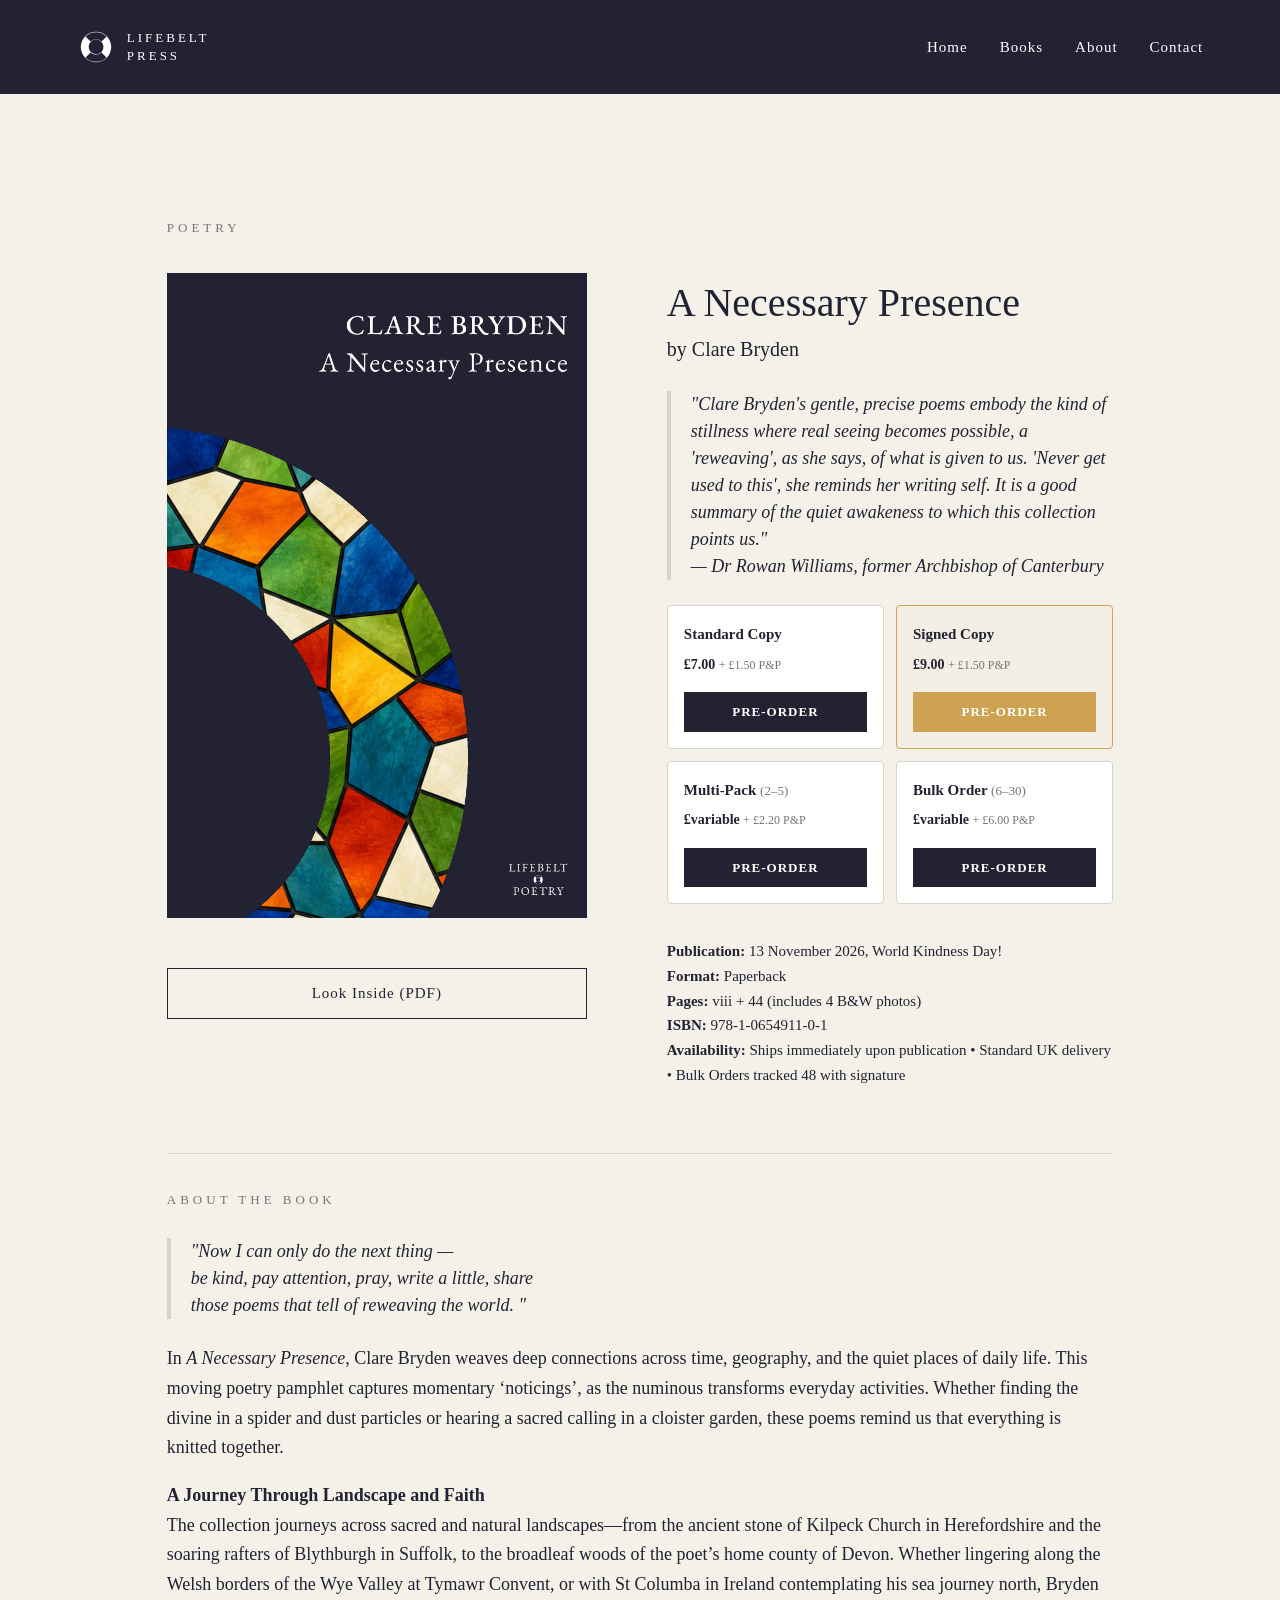
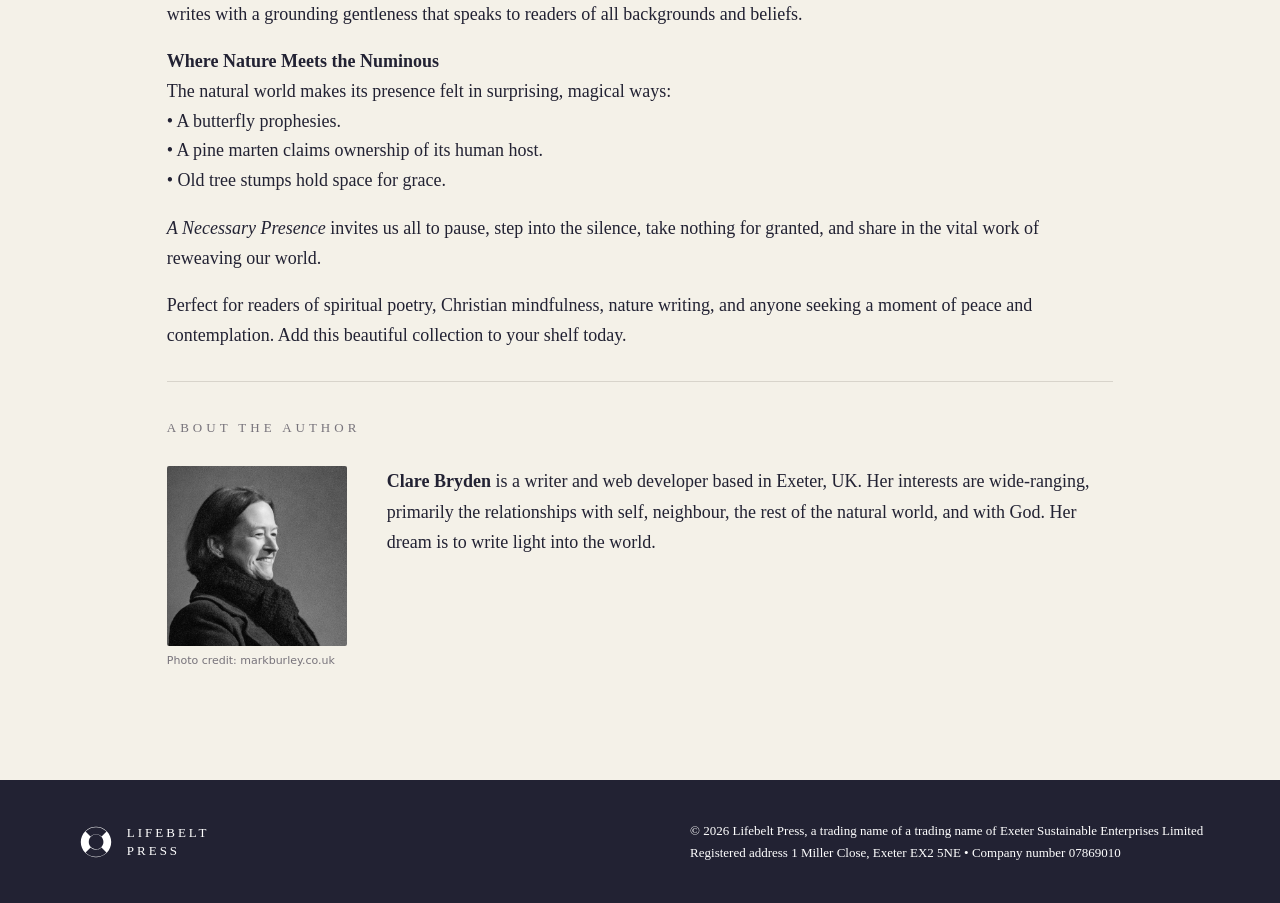
==== a-necessary-presence.html @ 33582d4e "Add files via upload" ====
<!DOCTYPE html>
<html lang="en">
<head>
    <meta charset="UTF-8">
    <meta name="viewport" content="width=device-width, initial-scale=1.0">

    <title>A Necessary Presence by Clare Bryden — Lifebelt Press</title>

    <meta name="description"
          content="A reflective poetry collection weaving faith, landscape and the natural world found in sacred places across the UK">

    <link rel="icon" type="image/svg+xml" href="lifebelt_glyph.svg">

    <!-- Open Graph -->
    <meta property="og:type" content="website">
    <meta property="og:title" content="A Necessary Presence by Clare Bryden — Lifebelt Press">
    <meta property="og:description" content="A reflective poetry collection weaving faith, landscape and the natural world found in sacred places across the UK">
    <meta property="og:url" content="https://lifebeltpress.co.uk/a-necessary-presence.html">
    <meta property="og:image" content="https://lifebeltpress.co.uk/images/a-necessary-presence-front.jpg">
    <meta property="og:image:alt" content="A Necessary Presence by Clare Bryden — book cover">
    <!-- Twitter -->
    <meta name="twitter:card" content="summary_large_image">
    <meta name="twitter:title" content="A Necessary Presence by Clare Bryden — Lifebelt Press">
    <meta name="twitter:description" content="A reflective poetry collection weaving faith, landscape and the natural world found in sacred places across the UK">
    <meta name="twitter:image" content="https://lifebeltpress.co.uk/images/a-necessary-presence-front.jpg">

    <link rel="stylesheet" href="style.css">
 </head>
<body>

<header class="site-header">

    <div class="logo">
        <a href="https://lifebeltpress.co.uk/">
			<img class="lifebelt" src="lifebelt_glyph.svg" alt="Lifebelt Press">
		</a>
		<span>LIFEBELT<br>PRESS</span>		
    </div>

    <nav>
        <a href="https://lifebeltpress.co.uk/">Home</a>
        <a href="https://lifebeltpress.co.uk/#books">Books</a>
        <a href="https://lifebeltpress.co.uk/#about">About</a>
        <a href="https://lifebeltpress.co.uk/#contact">Contact</a>
    </nav>

</header>


<main>

    <section id="books" class="section books">

        <p class="section-label">Poetry</p>

		<div class="book">
    <!-- Left Column: Visual Assets -->
    <div class="book-media">
        <div class="book-cover">
            <img src="images/a-necessary-presence-front.jpg" alt="Cover of A Necessary Presence by Clare Bryden">
        </div>
        <div class="book-preview">
            <a href="downloads/a-necessary-presence-look-inside.pdf" class="button outline" target="_blank">Look Inside (PDF)</a>
        </div>
    </div>

    <!-- Right Column: Streamlined Context & Direct Purchase Options -->
    <div class="book-details">

        <h1>A Necessary Presence</h1>
        <p class="author">by Clare Bryden</p>

<!-- Short Book Blurb Section -->
        <div class="short-blurb">
            <p class="lead-quote">"Clare Bryden's gentle, precise poems embody the kind of stillness where real seeing becomes possible, a 'reweaving', as she says, of what is given to us. 'Never get used to this', she reminds her writing self. It is a good summary of the quiet awakeness to which this collection points us." <br />
			— Dr Rowan Williams, former Archbishop of Canterbury</p>
        </div>

        <!-- Purchase Grid (All 4 Options Included) -->
        <div class="purchase-grid">
            <div class="purchase-card">
                <h4>Standard Copy</h4>
                <p class="price">£7.00 <span class="postage">+ £1.50 P&P</span></p>
                <a href="https://buy.stripe.com/7sYeV6gec1xCbbx73N2Fa00" class="checkout-btn-flat">Pre-order</a>
            </div>

            <div class="purchase-card highlighted">
                <h4>Signed Copy</h4>
                <p class="price">£9.00 <span class="postage">+ £1.50 P&P</span></p>
                <a href="https://buy.stripe.com/8x228kaTSgsw2F1ewf2Fa04" class="checkout-btn-flat gold">Pre-order</a>
            </div>

            <div class="purchase-card">
                <h4>Multi-Pack <span class="qty">(2–5)</span></h4>
                <p class="price">£variable <span class="postage">+ £2.20 P&P</span></p>
                <a href="https://buy.stripe.com/6oUeV6gec7W0djF4VF2Fa01" class="checkout-btn-flat">Pre-order</a>
            </div>

            <div class="purchase-card">
                <h4>Bulk Order <span class="qty">(6–30)</span></h4>
                <p class="price">£variable <span class="postage">+ £6.00 P&P</span></p>
                <a href="https://buy.stripe.com/28E14g4vu2BGenJ73N2Fa02" class="checkout-btn-flat">Pre-order</a>
            </div>
        </div>

        <!-- Compact Metadata -->
        <div class="book-meta-inline">
            <div><strong>Publication:</strong> 13 November 2026, World Kindness Day!</div>
            <div><strong>Format:</strong> Paperback</div>
            <div><strong>Pages:</strong> viii + 44 (includes 4 B&W photos)</div>
            <div><strong>ISBN:</strong> 978-1-0654911-0-1</div>
			<div><strong>Availability:</strong> Ships immediately upon publication • Standard UK delivery • Bulk Orders tracked 48 with signature</div>
        </div>

    </div>

</div>

<!-- Main Book Blurb Section -->
<div class="long-blurb-section">
    <span class="section-label">About the Book</span>
            <p class="lead-quote">"Now I can only do the next thing &mdash; <br />be kind, pay attention, pray, write a little, share <br />those poems that tell of reweaving the world. "</p>
	<p>In <em>A Necessary Presence</em>, Clare Bryden weaves deep connections across time, geography, and the quiet places of daily life. This moving poetry pamphlet captures momentary ‘noticings’, as the numinous transforms everyday activities. Whether finding the divine in a spider and dust particles or hearing a sacred calling in a cloister garden, these poems remind us that everything is knitted together. </p>
	<p><strong>A Journey Through Landscape and Faith<br></strong>
	The collection journeys across sacred and natural landscapes—from the ancient stone of Kilpeck Church in Herefordshire and the soaring rafters of Blythburgh in Suffolk, to the broadleaf woods of the poet’s home county of Devon. Whether lingering along the Welsh borders of the Wye Valley at Tymawr Convent, or with St Columba in Ireland contemplating his sea journey north, Bryden writes with a grounding gentleness that speaks to readers of all backgrounds and beliefs. </p>
	<p><strong>Where Nature Meets the Numinous</strong><br>
	The natural world makes its presence felt in surprising, magical ways:<br>
	• A butterfly prophesies.<br>
	• A pine marten claims ownership of its human host.<br>
	• Old tree stumps hold space for grace.</p>
	<p><em>A Necessary Presence</em> invites us all to pause, step into the silence, take nothing for granted, and share in the vital work of reweaving our world. </p>
	<p>Perfect for readers of spiritual poetry, Christian mindfulness, nature writing, and anyone seeking a moment of peace and contemplation. Add this beautiful collection to your shelf today. </p>
</div>

<!-- Author Profile Section with biog and photo -->
<div class="author-profile-section">
    <span class="section-label">About the Author</span>
    <div class="author-profile-layout">
        <div class="author-image-wrapper">
            <img src="images/clare-bryden.jpg" alt="Clare Bryden Profile Photo" class="author-photo">
            <span class="photo-credit">Photo credit: markburley.co.uk</span>
        </div>
        <div class="author-bio-text">
            <p><strong>Clare Bryden</strong> is a writer and web developer based in Exeter, UK. Her interests are wide-ranging, primarily the relationships with self, neighbour, the rest of the natural world, and with God. Her dream is to write light into the world.</p>
        </div>
    </div>
</div>



    </section>


</main>

<footer>
    
    <div class="logo">
        <img class="lifebelt" src="lifebelt_glyph.svg" alt="Lifebelt Press">
        <span>LIFEBELT<br>PRESS</span>
    </div>
    
    <p>© 2026 Lifebelt Press, a trading name of a trading name of Exeter Sustainable Enterprises Limited<br />
        Registered address 1 Miller Close, Exeter EX2 5NE • Company number 07869010</p>
    
</footer>

</body>
</html>
---- style.css ----
/* ---------------------------------
   Lifebelt Press
   --------------------------------- */

:root {
    --navy: #223;
    --cream: #f4f1e8;
	--gold: #cda250;
    --text: #223;
    --muted: #77737b;
    --line: #d8d4cb;
}


/* Basic reset */

* {
    box-sizing: border-box;
}

html {
    scroll-behavior: smooth;
}

body {
    margin: 0;
    background: var(--cream);
    color: var(--text);
    font-family: Georgia, "Times New Roman", serif;
    font-size: 18px;
    line-height: 1.65;
}


/* Header */

.site-header {
    background: var(--navy);
    color: white;
    padding: 28px 6vw;
    display: flex;
    align-items: center;
    justify-content: space-between;
}

.logo {
    display: flex;
    align-items: center;
    gap: 12px;
    font-size: 13px;
    letter-spacing: 3px;
    line-height: 1.4;
}

.lifebelt {
    width: 38px;
    height: 38px;
    display: block;
    filter: invert(1);
}

nav {
    display: flex;
    gap: 32px;
}

nav a {
    color: white;
    text-decoration: none;
    font-size: 15px;
    letter-spacing: 1px;
}

nav a:hover {
    text-decoration: underline;
}


/* Hero */

.hero {
    min-height: 72vh;
    background: var(--navy);
    color: white;
    display: flex;
    align-items: center;
    padding: 8vw;
}

.hero-text {
    max-width: 600px;
}

.intro,
.section-label {
    text-transform: uppercase;
    letter-spacing: 4px;
    font-size: 13px;
}

.hero h1 {
    font-size: clamp(42px, 6vw, 76px);
    font-weight: normal;
    line-height: 1.08;

    margin: 20px 0 30px;
}

.hero p {
    max-width: 560px;
}

.button {
    display: inline-block;
    margin-top: 25px;
    padding: 12px 24px;
    border: 1px solid white;
    color: white;
    text-decoration: none;
    font-size: 15px;
    letter-spacing: 1px;
}

.button:hover {
    background: white;
    color: var(--navy);
}


/* General sections */

.section {
    max-width: 1100px;
    margin: auto;
    padding: 110px 6vw;
}

.section-label {
    color: var(--muted);
    margin-bottom: 35px;
}

.section h2 {
    font-size: clamp(32px, 4vw, 52px);
    font-weight: normal;
    line-height: 1.15;
    margin-top: 0;
}


/* Book */

.book {
    display: grid;
    grid-template-columns: minmax(260px, 420px) 1fr;
    gap: 80px;
    align-items: top;
}

.book-cover {
    aspect-ratio: 0.7;
}

.book-cover img {
    display: block;
    width: 100%;
    height: auto;
}

.cover-placeholder {
    color: white;
    text-align: center;
    font-size: 25px;
    line-height: 1.25;
}

.book-details h1 {
    font-size: clamp(24px, 4vw, 40px);
	font-weight:normal;
    line-height: 1.25;
    margin: 5px 0;
}

.author {
    font-size: 20px;
    margin-top: 0;
}

.text-link {
    color: var(--text);
    text-decoration: none;
    border-bottom: 1px solid var(--text);
}

.text-link:hover {
    border-bottom: 2px solid var(--text);
}

.checkout-container {
	margin: 15px 0 0;
}

.checkout-button {
	background-color: var(--navy); 
	border: 1px solid var(--navy); 
	color: white; 
	padding: 7px 14px; 
	text-decoration: none; 
	font-weight: bold; 
	display: inline-block; 
	font-size: 16px; 
	margin: 5px 0;
}
.checkout-button:hover {
	background-color: white; 
	color: var(--navy); 
}
.checkout-subtext {
	font-size: 14px; 
	color: var(--muted); 
	margin-top: 0;
}

/* About */

.about {
    border-top: 1px solid var(--line);
}

.about p {
    max-width: 650px;
}


/* Contact */

.contact {
    border-top: 1px solid var(--line);
}


/* Footer */

footer {
    background: var(--navy);
    color: white;
    padding: 40px 6vw;
    display: flex;
    justify-content: space-between;
    align-items: center;
    font-size: 13px;
}

footer .logo {
    color: white;
}

footer p {
    margin: 0;
}


/* ==========================================================================
   Book Detail Additions 
   ========================================================================== */

.book-media {
    display: flex;
    flex-direction: column;
    gap: 25px;
}

.book-preview {
    text-align: center;
}

/* Secondary block variant for layouts using dark backgrounds inside light grids */
.button.outline {
    border: 1px solid var(--navy);
    color: var(--navy);
    display: block;
    text-align: center;
    transition: all 0.2s ease-in-out;
}

.button.outline:hover {
    background: var(--navy);
    color: white;
}

/* Quote & Descriptive Blocks */
.lead-quote {
    font-style: italic;
    border-left: 4px solid var(--line);
    padding-left: 20px;
    margin: 25px 0;
    color: var(--navy);
    line-height: 1.5;
}

.short-blurb {
    margin-bottom: 20px;
}

.long-blurb-section {
  border-top: 1px solid var(--line);
  margin-top: 30px;
  padding-top: 30px;
}

/* Compact Metadata */
.book-meta-inline {
    font-size: 15px;
/    border-top: 1px solid var(--line);
/    border-bottom: 1px solid var(--line);
    padding: 15px 0;
    margin: 20px 0;
}

/* 2x2 Clean Grid for Purchase Options */
.purchase-grid {
    display: grid;
    grid-template-columns: repeat(2, 1fr);
    gap: 12px;
    margin-top: 25px;
}

.purchase-card {
    background: white;
    border: 1px solid var(--line);
    padding: 16px;
    border-radius: 4px;
    display: flex;
    flex-direction: column;
    justify-content: space-between;
}

/* Subtle distinction for the special signed copy */
.purchase-card.highlighted {
    border-color: var(--gold);
    background: rgba(205, 162, 80, 0.02);
}

.purchase-card h4 {
    margin: 0 0 6px 0;
    font-size: 15px;
    font-weight: bold;
}

.purchase-card h4 .qty {
    font-weight: normal;
    color: var(--muted);
    font-size: 13px;
}

.purchase-card .price {
    margin: 0 0 16px 0;
    font-size: 14px;
    font-weight: bold;
}

.purchase-card .postage {
    display: inline-block;
    font-weight: normal;
    font-size: 12px;
    color: var(--muted);
    margin-top: 2px;
}

/* Flat Button Styling */
.checkout-btn-flat {
    display: block;
    text-align: center;
    background: var(--navy);
    border: 1px solid var(--navy);
    color: #fff;
    text-decoration: none;
    padding: 8px;
    font-size: 13px;
    font-weight: bold;
    letter-spacing: 1px;
    text-transform: uppercase;
    transition: background 0.2s ease;
}

.checkout-btn-flat:hover {
    background: #fff;
    color: var(--navy);
}

.checkout-btn-flat.gold {
    background: var(--gold);
    border: 1px solid var(--gold);
}

.checkout-btn-flat.gold:hover {
    background: #fff;
    color: var(--gold);
}


/* Author Split Grid Layout */
.author-profile-section {
    border-top: 1px solid var(--line);
    margin-top: 30px;
    padding-top: 30px;
}

.author-profile-layout {
    display: grid;
    grid-template-columns: 180px 1fr;
    gap: 40px;
    align-items: flex-start;
    margin-top: 25px;
}

.author-image-wrapper {
    display: flex;
    flex-direction: column;
    gap: 6px;
}

.author-photo {
    width: 100%;
    height: auto;
    border-radius: 2px;
    display: block;
}

.photo-credit {
    font-size: 11px;
    color: var(--muted);
    font-family: system-ui, -apple-system, sans-serif;
}

.author-bio-text p {
    margin: 0;
    line-height: 1.7;
}



/* ==========================================================================
   Mobile Responsiveness for Small Screens
   ========================================================================== */


@media (max-width: 800px) {

    .site-header {
        align-items: flex-start;
    }

    nav {
        gap: 15px;
        flex-direction: column;
        align-items: flex-end;
    }

    .hero {
        min-height: 65vh;
        padding: 15vw 8vw;
    }

    .section {
        padding: 75px 8vw;
    }

    .book {
        grid-template-columns: 1fr;
        gap: 45px;
    }

    .book-cover,
    .book-preview {
        max-width: 360px;
    }

    footer {
        flex-direction: column;
        align-items: flex-start;
        gap: 20px;
    }
}

@media screen and (min-width: 800px) and (max-width: 960px), 
       screen and (max-width: 480px)  {
    .purchase-grid {
        grid-template-columns: 1fr;
    }
}

@media (max-width: 600px) {
    .author-profile-layout {
        grid-template-columns: 1fr;
        gap: 20px;
    }
    
    .author-image-wrapper {
        max-width: 150px;
    }
}
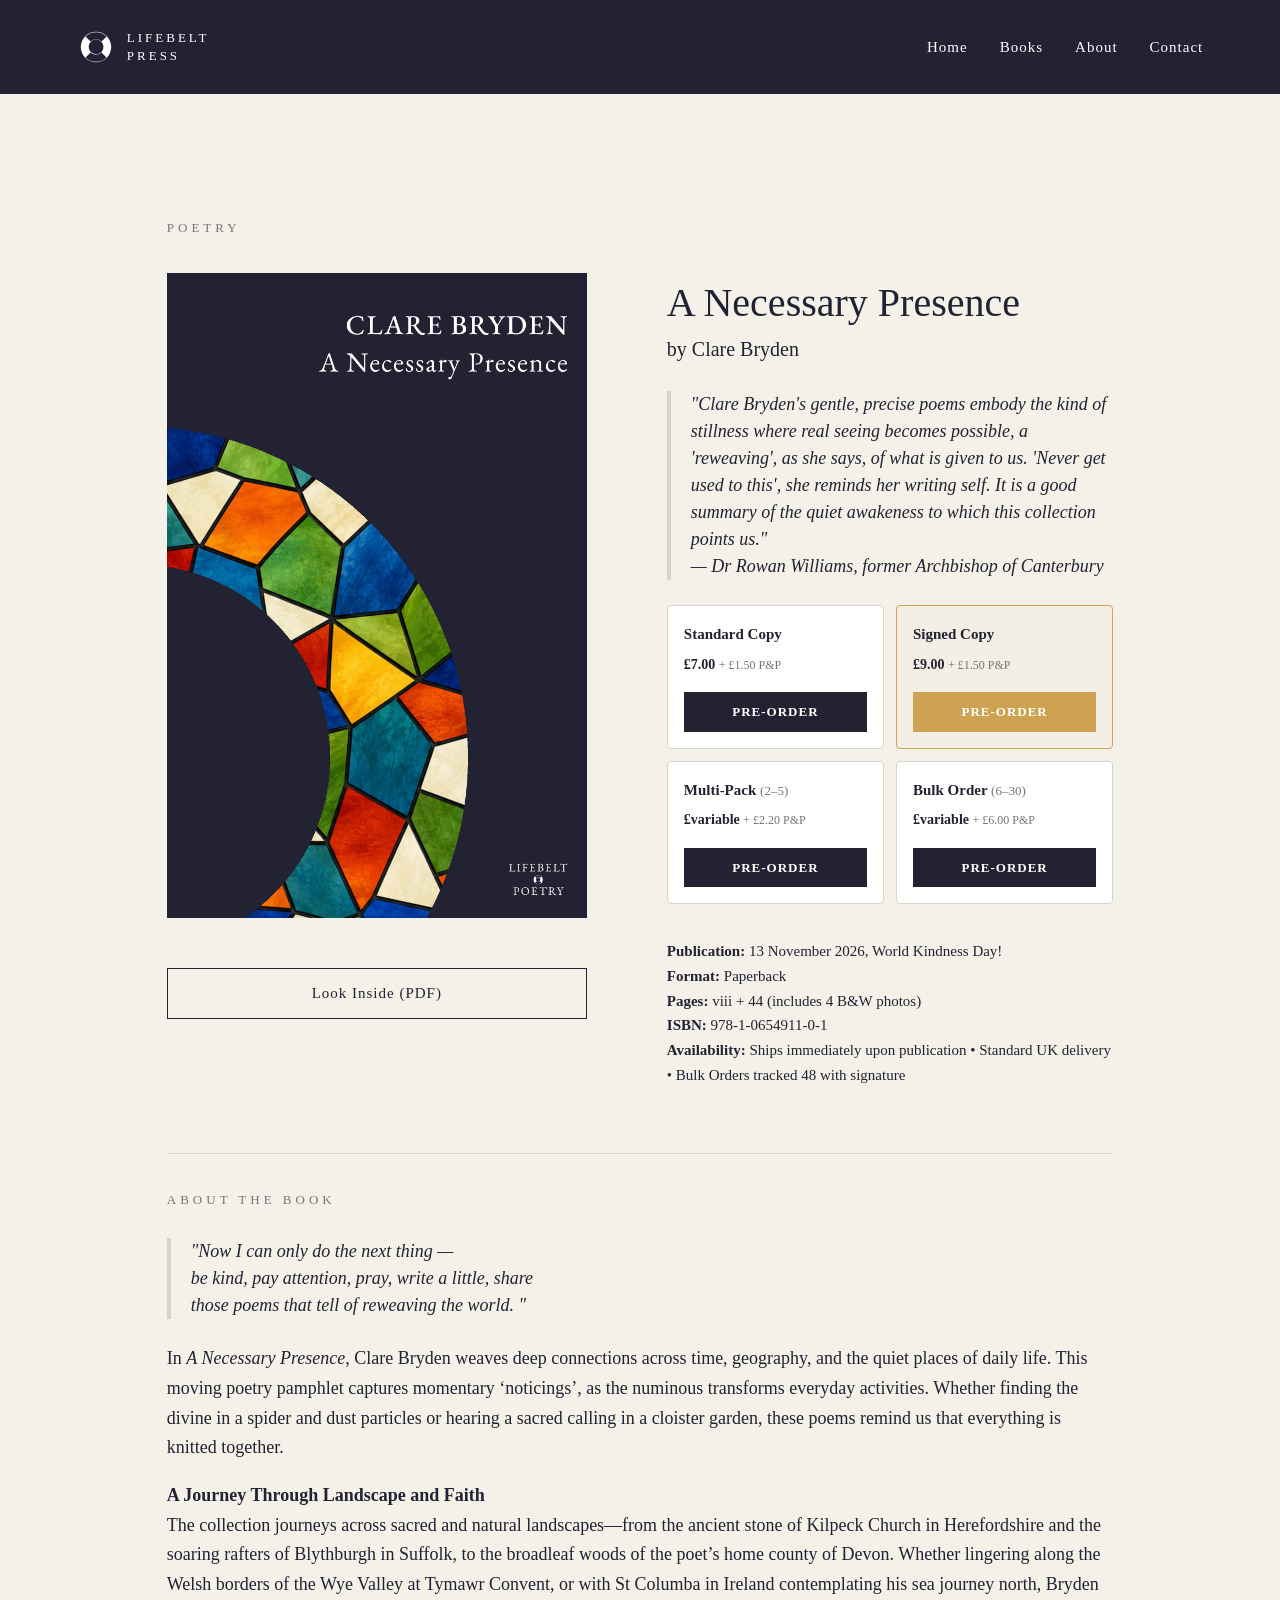
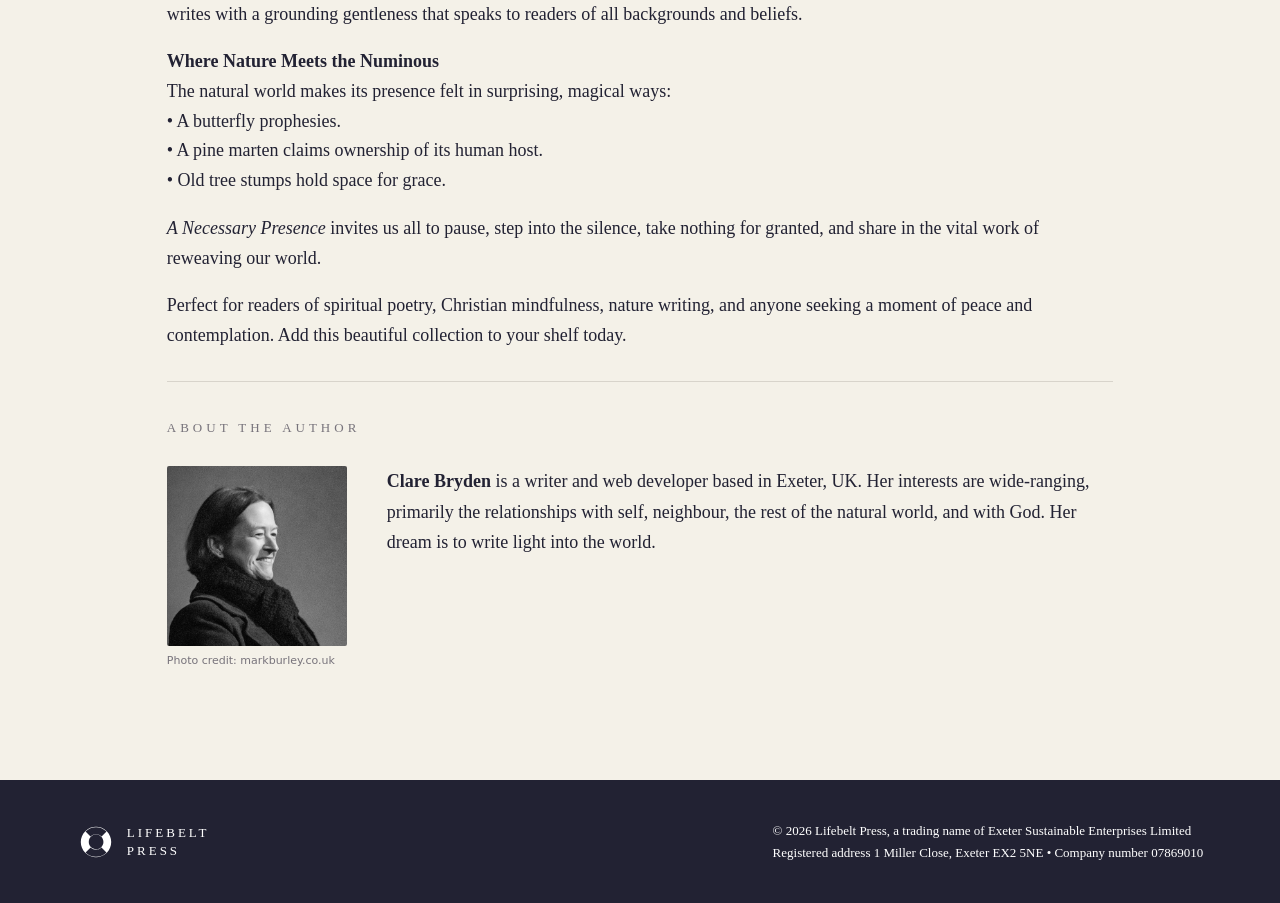
==== commit f9266468: "Add files via upload" ====
--- a/a-necessary-presence.html
+++ b/a-necessary-presence.html
@@ -160,7 +160,7 @@
         <span>LIFEBELT<br>PRESS</span>
     </div>
     
-    <p>© 2026 Lifebelt Press, a trading name of a trading name of Exeter Sustainable Enterprises Limited<br />
+    <p>© 2026 Lifebelt Press, a trading name of Exeter Sustainable Enterprises Limited<br />
         Registered address 1 Miller Close, Exeter EX2 5NE • Company number 07869010</p>
     
 </footer>
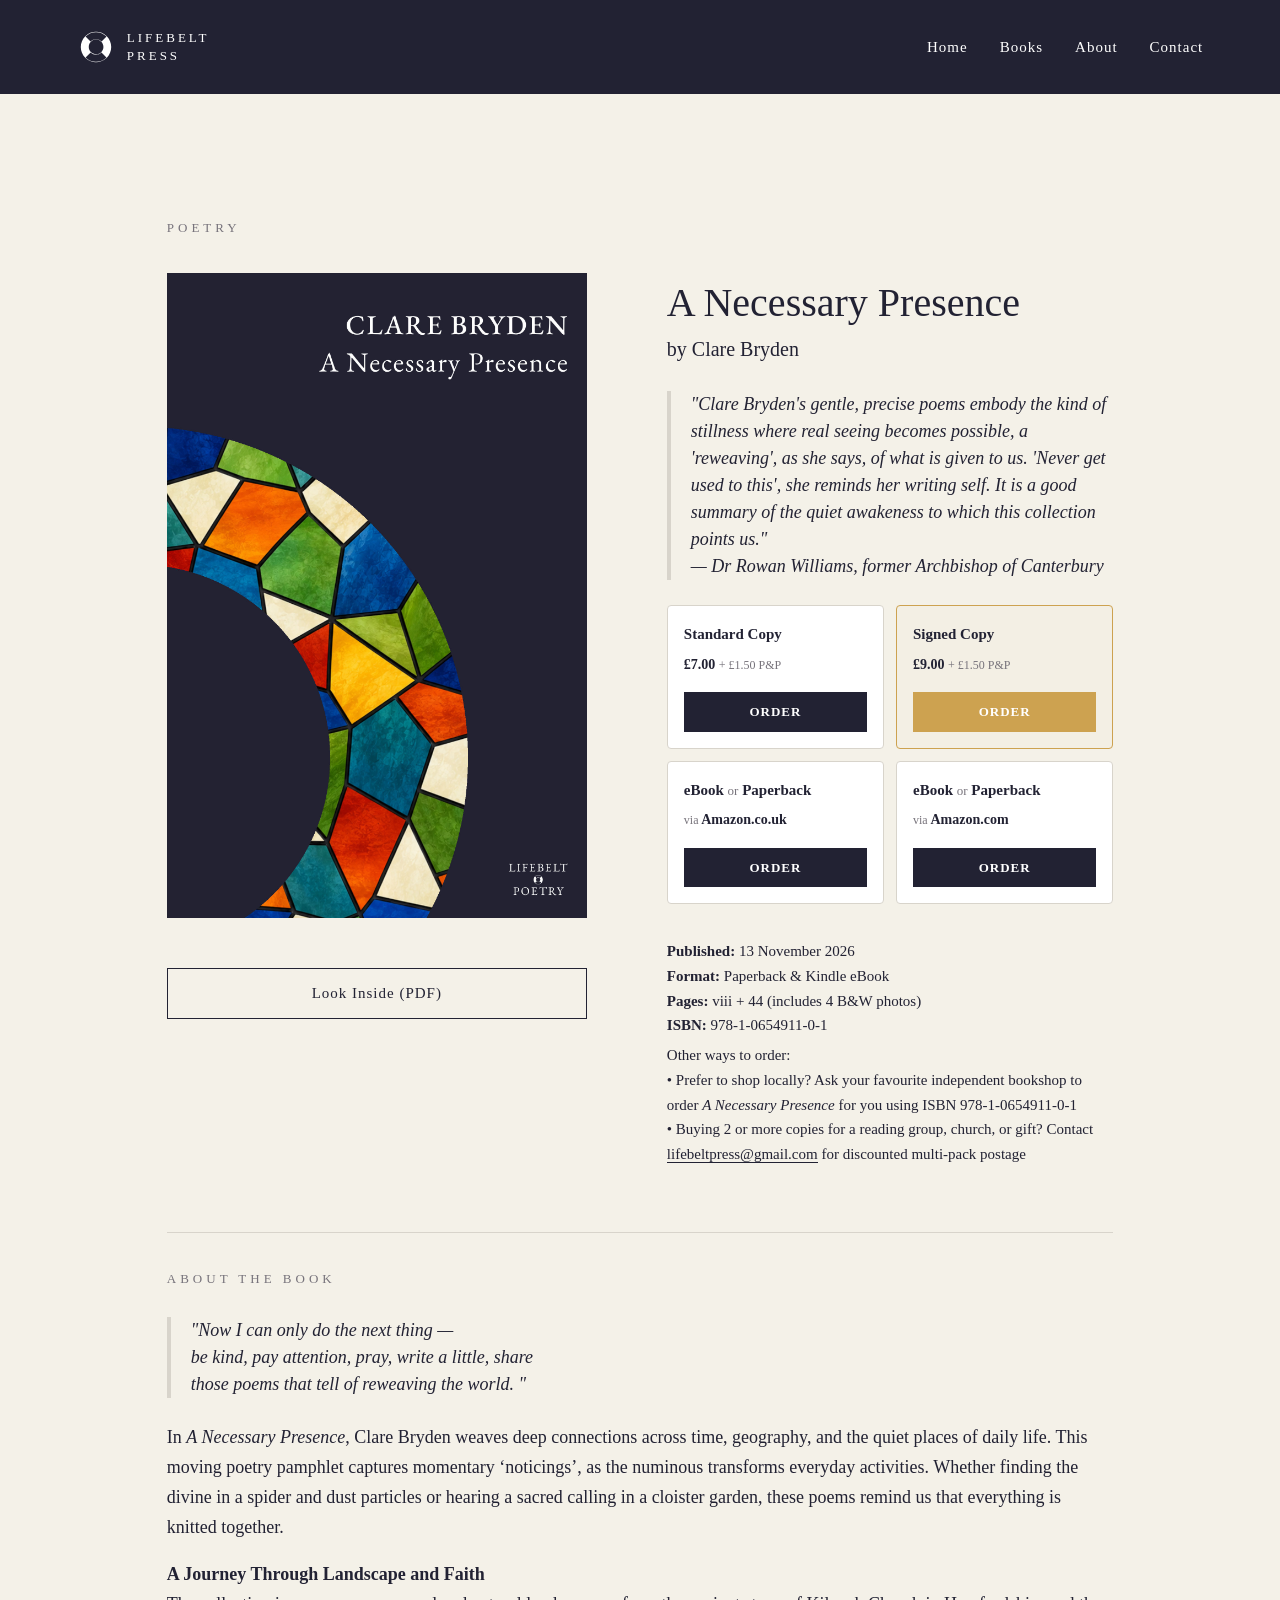
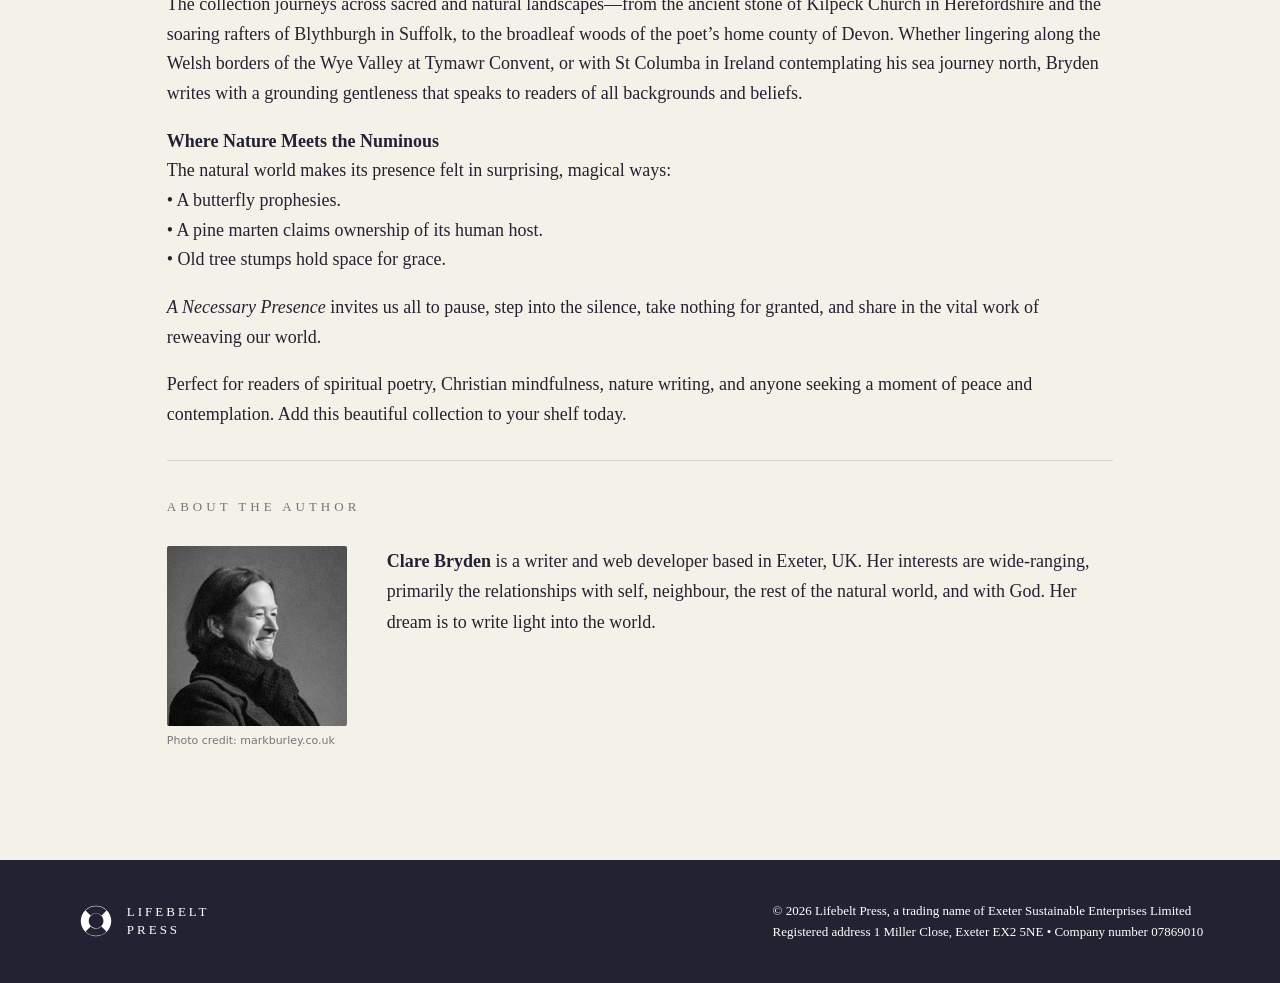
==== commit d5effeeb: "Add files via upload" ====
--- a/a-necessary-presence.html
+++ b/a-necessary-presence.html
@@ -53,103 +53,116 @@
 
         <p class="section-label">Poetry</p>
 
-		<div class="book">
-    <!-- Left Column: Visual Assets -->
-    <div class="book-media">
-        <div class="book-cover">
-            <img src="images/a-necessary-presence-front.jpg" alt="Cover of A Necessary Presence by Clare Bryden">
-        </div>
-        <div class="book-preview">
-            <a href="downloads/a-necessary-presence-look-inside.pdf" class="button outline" target="_blank">Look Inside (PDF)</a>
-        </div>
-    </div>
+			<div class="book">
 
-    <!-- Right Column: Streamlined Context & Direct Purchase Options -->
-    <div class="book-details">
+			<!-- Left Column: Visual Assets -->
+			<div class="book-media">
+				<div class="book-cover">
+					<img src="images/a-necessary-presence-front.jpg" alt="Cover of A Necessary Presence by Clare Bryden">
+				</div>
+				<div class="book-preview">
+					<a href="downloads/a-necessary-presence-look-inside.pdf" class="button outline" target="_blank">Look Inside (PDF)</a>
+				</div>
+			</div>
 
-        <h1>A Necessary Presence</h1>
-        <p class="author">by Clare Bryden</p>
+			<!-- Right Column: Streamlined Context & Direct Purchase Options -->
+			<div class="book-details">
 
-<!-- Short Book Blurb Section -->
-        <div class="short-blurb">
-            <p class="lead-quote">"Clare Bryden's gentle, precise poems embody the kind of stillness where real seeing becomes possible, a 'reweaving', as she says, of what is given to us. 'Never get used to this', she reminds her writing self. It is a good summary of the quiet awakeness to which this collection points us." <br />
-			— Dr Rowan Williams, former Archbishop of Canterbury</p>
-        </div>
+				<h1>A Necessary Presence</h1>
+				<p class="author">by Clare Bryden</p>
 
-        <!-- Purchase Grid (All 4 Options Included) -->
-        <div class="purchase-grid">
-            <div class="purchase-card">
-                <h4>Standard Copy</h4>
-                <p class="price">£7.00 <span class="postage">+ £1.50 P&P</span></p>
-                <a href="https://buy.stripe.com/7sYeV6gec1xCbbx73N2Fa00" class="checkout-btn-flat">Pre-order</a>
-            </div>
+				<!-- Short Book Blurb Section -->
+				<div class="short-blurb">
+					<p class="lead-quote">"Clare Bryden's gentle, precise poems embody the kind of stillness where real seeing becomes possible, a 'reweaving', as she says, of what is given to us. 'Never get used to this', she reminds her writing self. It is a good summary of the quiet awakeness to which this collection points us." <br />
+					— Dr Rowan Williams, former Archbishop of Canterbury</p>
+				</div>
 
-            <div class="purchase-card highlighted">
-                <h4>Signed Copy</h4>
-                <p class="price">£9.00 <span class="postage">+ £1.50 P&P</span></p>
-                <a href="https://buy.stripe.com/8x228kaTSgsw2F1ewf2Fa04" class="checkout-btn-flat gold">Pre-order</a>
-            </div>
+				<!-- Purchase Grid (All 4 Options Included) -->
+				<div class="purchase-grid">
+					<div class="purchase-card">
+						<h4>Standard Copy</h4>
+						<p class="price">£7.00 <span class="postage">+ £1.50 P&P</span></p>
+						<a href="https://buy.stripe.com/7sYeV6gec1xCbbx73N2Fa00" class="checkout-btn-flat">Order</a>
+					</div>
 
-            <div class="purchase-card">
-                <h4>Multi-Pack <span class="qty">(2–5)</span></h4>
-                <p class="price">£variable <span class="postage">+ £2.20 P&P</span></p>
-                <a href="https://buy.stripe.com/6oUeV6gec7W0djF4VF2Fa01" class="checkout-btn-flat">Pre-order</a>
-            </div>
+					<div class="purchase-card highlighted">
+						<h4>Signed Copy</h4>
+						<p class="price">£9.00 <span class="postage">+ £1.50 P&P</span></p>
+						<a href="https://buy.stripe.com/8x228kaTSgsw2F1ewf2Fa04" class="checkout-btn-flat gold">Order</a>
+					</div>
 
-            <div class="purchase-card">
-                <h4>Bulk Order <span class="qty">(6–30)</span></h4>
-                <p class="price">£variable <span class="postage">+ £6.00 P&P</span></p>
-                <a href="https://buy.stripe.com/28E14g4vu2BGenJ73N2Fa02" class="checkout-btn-flat">Pre-order</a>
-            </div>
-        </div>
+					<div class="purchase-card">
+						<h4>eBook <span class="qty">or</span> Paperback</h4>
+						<p class="price"><span class="postage">via</span> Amazon.co.uk</p>
+						<a href="https://www.amazon.co.uk/dp/B0HPZ22KPL/" target="_blank" class="checkout-btn-flat">Order</a>
+					</div>
 
-        <!-- Compact Metadata -->
-        <div class="book-meta-inline">
-            <div><strong>Publication:</strong> 13 November 2026, World Kindness Day!</div>
-            <div><strong>Format:</strong> Paperback</div>
-            <div><strong>Pages:</strong> viii + 44 (includes 4 B&W photos)</div>
-            <div><strong>ISBN:</strong> 978-1-0654911-0-1</div>
-			<div><strong>Availability:</strong> Ships immediately upon publication • Standard UK delivery • Bulk Orders tracked 48 with signature</div>
-        </div>
+					<div class="purchase-card">
+						<h4>eBook <span class="qty">or</span> Paperback</h4>
+						<p class="price"><span class="postage">via</span> Amazon.com</p>
+						<a href="https://www.amazon.com/dp/B0HPZ22KPL/" target="_blank" class="checkout-btn-flat">Order</a>
+					</div>
 
-    </div>
+				</div>
 
-</div>
+				<!-- Compact Metadata -->
+				<div class="book-meta-inline">
+					<div><strong>Published:</strong> 13 November 2026</div>
+					<div><strong>Format:</strong> Paperback & Kindle eBook</div>
+					<div><strong>Pages:</strong> viii + 44 (includes 4 B&W photos)</div>
+					<div><strong>ISBN:</strong> 978-1-0654911-0-1</div>
+					<div style="margin-top:5px;">Other ways to order:<br />
+					• Prefer to shop locally? Ask your favourite independent bookshop to order <em>A Necessary Presence</em> for you using ISBN 978-1-0654911-0-1<br />
+					• Buying 2 or more copies for a reading group, church, or gift? Contact <a class="text-link" id="contact-email" href="#">lifebeltpress@gmail.com</a> for discounted multi-pack postage
+					</div>
+				</div>
+       
+				<script>
+				(function () {
+					const email =
+						String.fromCharCode(108,105,102,101,98,101,108,116,112,114,101,115,115) +
+						'@' +
+						String.fromCharCode(103,109,97,105,108,46,99,111,109);
+				
+					document.getElementById('contact-email').href = 'mailto:' + email;
+				})();
+				</script>
 
-<!-- Main Book Blurb Section -->
-<div class="long-blurb-section">
-    <span class="section-label">About the Book</span>
-            <p class="lead-quote">"Now I can only do the next thing &mdash; <br />be kind, pay attention, pray, write a little, share <br />those poems that tell of reweaving the world. "</p>
-	<p>In <em>A Necessary Presence</em>, Clare Bryden weaves deep connections across time, geography, and the quiet places of daily life. This moving poetry pamphlet captures momentary ‘noticings’, as the numinous transforms everyday activities. Whether finding the divine in a spider and dust particles or hearing a sacred calling in a cloister garden, these poems remind us that everything is knitted together. </p>
-	<p><strong>A Journey Through Landscape and Faith<br></strong>
-	The collection journeys across sacred and natural landscapes—from the ancient stone of Kilpeck Church in Herefordshire and the soaring rafters of Blythburgh in Suffolk, to the broadleaf woods of the poet’s home county of Devon. Whether lingering along the Welsh borders of the Wye Valley at Tymawr Convent, or with St Columba in Ireland contemplating his sea journey north, Bryden writes with a grounding gentleness that speaks to readers of all backgrounds and beliefs. </p>
-	<p><strong>Where Nature Meets the Numinous</strong><br>
-	The natural world makes its presence felt in surprising, magical ways:<br>
-	• A butterfly prophesies.<br>
-	• A pine marten claims ownership of its human host.<br>
-	• Old tree stumps hold space for grace.</p>
-	<p><em>A Necessary Presence</em> invites us all to pause, step into the silence, take nothing for granted, and share in the vital work of reweaving our world. </p>
-	<p>Perfect for readers of spiritual poetry, Christian mindfulness, nature writing, and anyone seeking a moment of peace and contemplation. Add this beautiful collection to your shelf today. </p>
-</div>
+			</div>
 
-<!-- Author Profile Section with biog and photo -->
-<div class="author-profile-section">
-    <span class="section-label">About the Author</span>
-    <div class="author-profile-layout">
-        <div class="author-image-wrapper">
-            <img src="images/clare-bryden.jpg" alt="Clare Bryden Profile Photo" class="author-photo">
-            <span class="photo-credit">Photo credit: markburley.co.uk</span>
-        </div>
-        <div class="author-bio-text">
-            <p><strong>Clare Bryden</strong> is a writer and web developer based in Exeter, UK. Her interests are wide-ranging, primarily the relationships with self, neighbour, the rest of the natural world, and with God. Her dream is to write light into the world.</p>
-        </div>
-    </div>
-</div>
+		</div>
 
+		<!-- Main Book Blurb Section -->
+		<div class="long-blurb-section">
+			<span class="section-label">About the Book</span>
+				<p class="lead-quote">"Now I can only do the next thing &mdash; <br />be kind, pay attention, pray, write a little, share <br />those poems that tell of reweaving the world. "</p>
+				<p>In <em>A Necessary Presence</em>, Clare Bryden weaves deep connections across time, geography, and the quiet places of daily life. This moving poetry pamphlet captures momentary ‘noticings’, as the numinous transforms everyday activities. Whether finding the divine in a spider and dust particles or hearing a sacred calling in a cloister garden, these poems remind us that everything is knitted together. </p>
+				<p><strong>A Journey Through Landscape and Faith<br></strong>
+				The collection journeys across sacred and natural landscapes—from the ancient stone of Kilpeck Church in Herefordshire and the soaring rafters of Blythburgh in Suffolk, to the broadleaf woods of the poet’s home county of Devon. Whether lingering along the Welsh borders of the Wye Valley at Tymawr Convent, or with St Columba in Ireland contemplating his sea journey north, Bryden writes with a grounding gentleness that speaks to readers of all backgrounds and beliefs. </p>
+				<p><strong>Where Nature Meets the Numinous</strong><br>
+				The natural world makes its presence felt in surprising, magical ways:<br>
+				• A butterfly prophesies.<br>
+				• A pine marten claims ownership of its human host.<br>
+				• Old tree stumps hold space for grace.</p>
+				<p><em>A Necessary Presence</em> invites us all to pause, step into the silence, take nothing for granted, and share in the vital work of reweaving our world. </p>
+				<p>Perfect for readers of spiritual poetry, Christian mindfulness, nature writing, and anyone seeking a moment of peace and contemplation. Add this beautiful collection to your shelf today. </p>
+		</div>
 
+		<!-- Author Profile Section with biog and photo -->
+		<div class="author-profile-section">
+			<span class="section-label">About the Author</span>
+			<div class="author-profile-layout">
+				<div class="author-image-wrapper">
+					<img src="images/clare-bryden.jpg" alt="Clare Bryden Profile Photo" class="author-photo">
+					<span class="photo-credit">Photo credit: markburley.co.uk</span>
+				</div>
+				<div class="author-bio-text">
+					<p><strong>Clare Bryden</strong> is a writer and web developer based in Exeter, UK. Her interests are wide-ranging, primarily the relationships with self, neighbour, the rest of the natural world, and with God. Her dream is to write light into the world.</p>
+				</div>
+			</div>
+		</div>
 
     </section>
-
 
 </main>
 
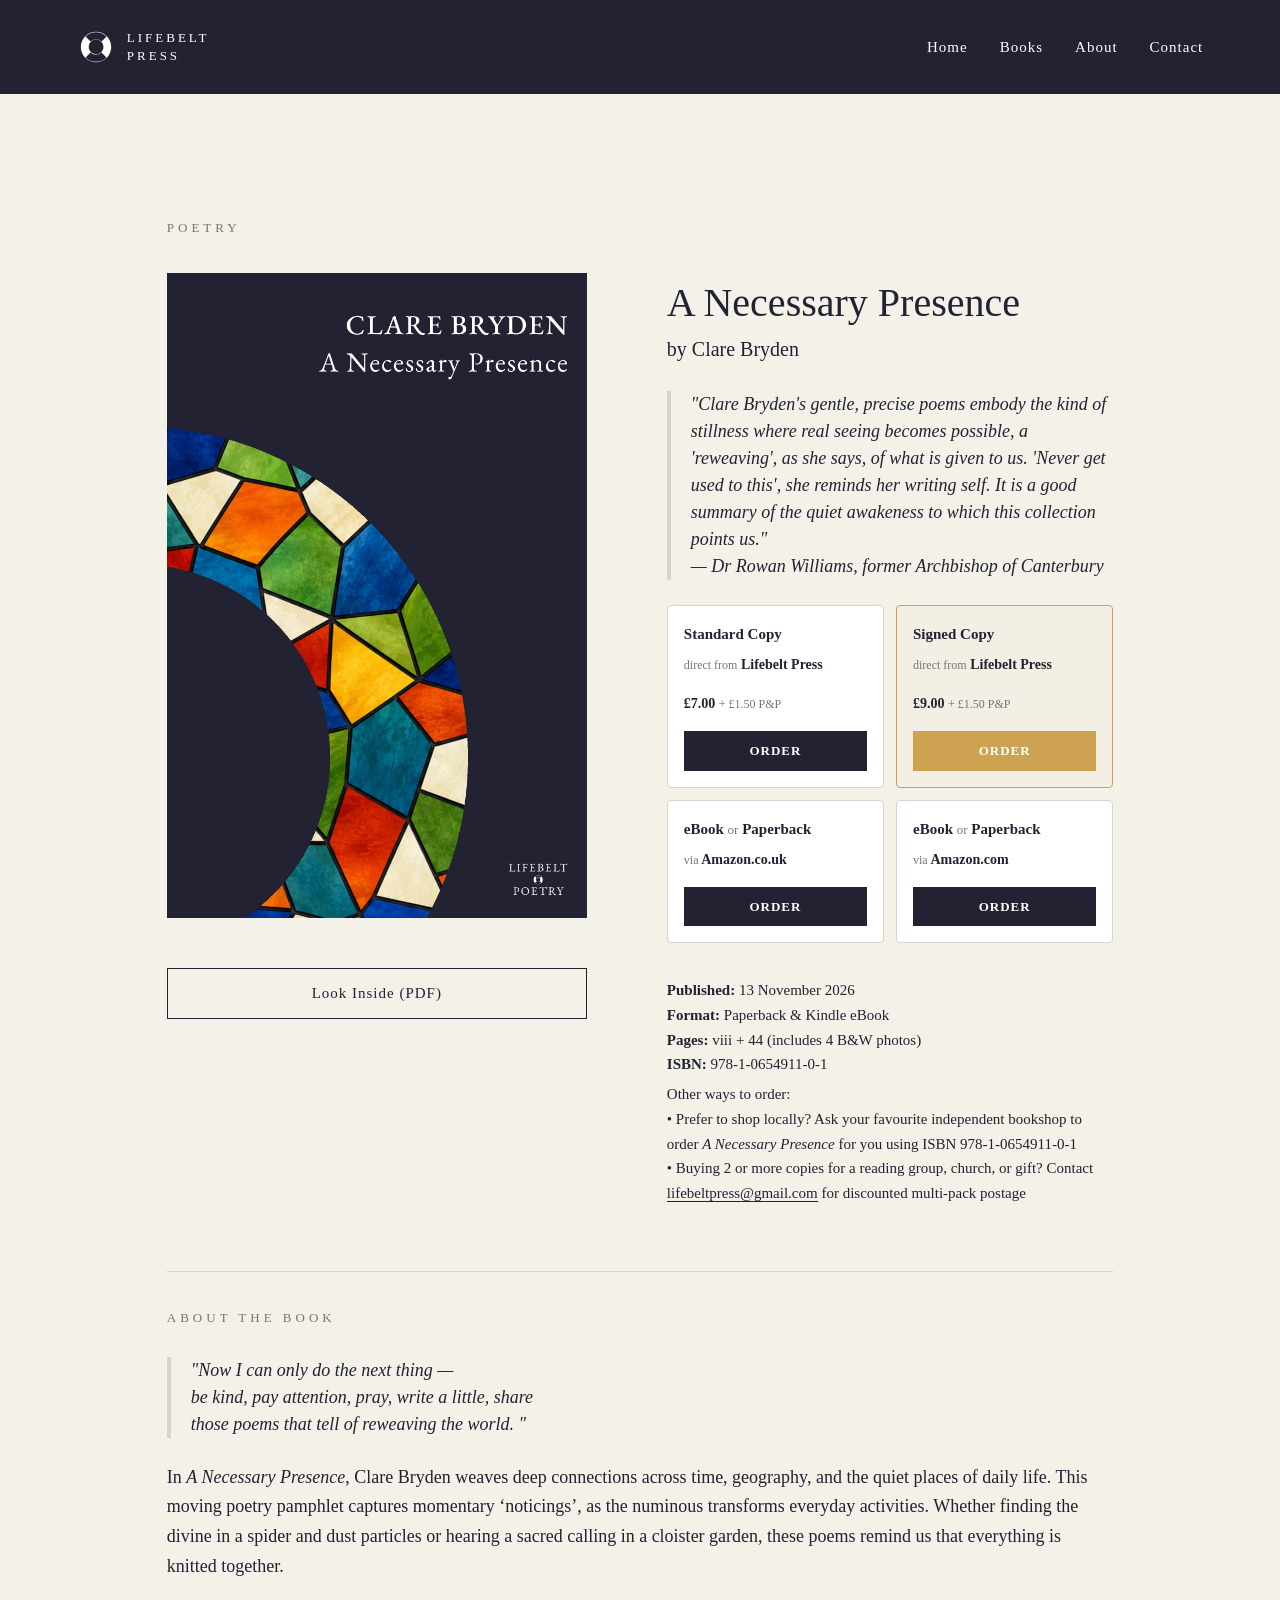
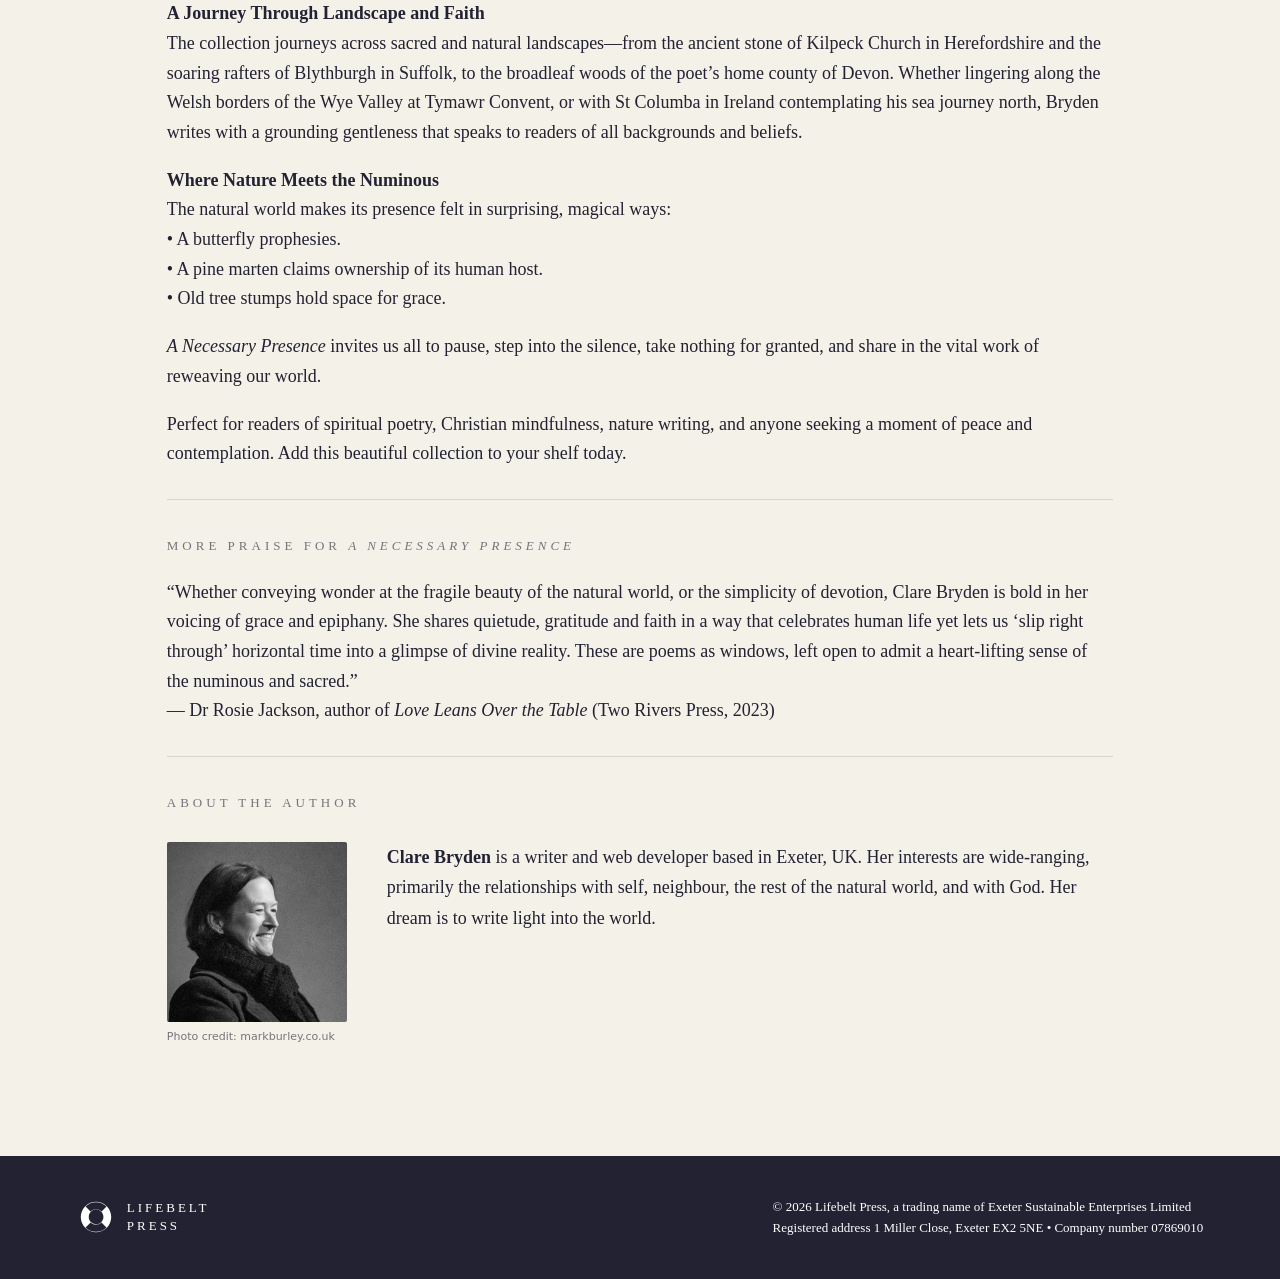
==== commit 23a45631: "Add files via upload" ====
--- a/a-necessary-presence.html
+++ b/a-necessary-presence.html
@@ -81,12 +81,14 @@
 				<div class="purchase-grid">
 					<div class="purchase-card">
 						<h4>Standard Copy</h4>
+						<p class="price"><span class="postage">direct from</span> Lifebelt Press</p>
 						<p class="price">£7.00 <span class="postage">+ £1.50 P&P</span></p>
 						<a href="https://buy.stripe.com/7sYeV6gec1xCbbx73N2Fa00" class="checkout-btn-flat">Order</a>
 					</div>
 
 					<div class="purchase-card highlighted">
 						<h4>Signed Copy</h4>
+						<p class="price"><span class="postage">direct from</span> Lifebelt Press</p>
 						<p class="price">£9.00 <span class="postage">+ £1.50 P&P</span></p>
 						<a href="https://buy.stripe.com/8x228kaTSgsw2F1ewf2Fa04" class="checkout-btn-flat gold">Order</a>
 					</div>
@@ -135,17 +137,24 @@
 		<!-- Main Book Blurb Section -->
 		<div class="long-blurb-section">
 			<span class="section-label">About the Book</span>
-				<p class="lead-quote">"Now I can only do the next thing &mdash; <br />be kind, pay attention, pray, write a little, share <br />those poems that tell of reweaving the world. "</p>
-				<p>In <em>A Necessary Presence</em>, Clare Bryden weaves deep connections across time, geography, and the quiet places of daily life. This moving poetry pamphlet captures momentary ‘noticings’, as the numinous transforms everyday activities. Whether finding the divine in a spider and dust particles or hearing a sacred calling in a cloister garden, these poems remind us that everything is knitted together. </p>
-				<p><strong>A Journey Through Landscape and Faith<br></strong>
-				The collection journeys across sacred and natural landscapes—from the ancient stone of Kilpeck Church in Herefordshire and the soaring rafters of Blythburgh in Suffolk, to the broadleaf woods of the poet’s home county of Devon. Whether lingering along the Welsh borders of the Wye Valley at Tymawr Convent, or with St Columba in Ireland contemplating his sea journey north, Bryden writes with a grounding gentleness that speaks to readers of all backgrounds and beliefs. </p>
-				<p><strong>Where Nature Meets the Numinous</strong><br>
-				The natural world makes its presence felt in surprising, magical ways:<br>
-				• A butterfly prophesies.<br>
-				• A pine marten claims ownership of its human host.<br>
-				• Old tree stumps hold space for grace.</p>
-				<p><em>A Necessary Presence</em> invites us all to pause, step into the silence, take nothing for granted, and share in the vital work of reweaving our world. </p>
-				<p>Perfect for readers of spiritual poetry, Christian mindfulness, nature writing, and anyone seeking a moment of peace and contemplation. Add this beautiful collection to your shelf today. </p>
+			<p class="lead-quote">"Now I can only do the next thing &mdash; <br />be kind, pay attention, pray, write a little, share <br />those poems that tell of reweaving the world. "</p>
+			<p>In <em>A Necessary Presence</em>, Clare Bryden weaves deep connections across time, geography, and the quiet places of daily life. This moving poetry pamphlet captures momentary ‘noticings’, as the numinous transforms everyday activities. Whether finding the divine in a spider and dust particles or hearing a sacred calling in a cloister garden, these poems remind us that everything is knitted together. </p>
+			<p><strong>A Journey Through Landscape and Faith<br></strong>
+			The collection journeys across sacred and natural landscapes—from the ancient stone of Kilpeck Church in Herefordshire and the soaring rafters of Blythburgh in Suffolk, to the broadleaf woods of the poet’s home county of Devon. Whether lingering along the Welsh borders of the Wye Valley at Tymawr Convent, or with St Columba in Ireland contemplating his sea journey north, Bryden writes with a grounding gentleness that speaks to readers of all backgrounds and beliefs. </p>
+			<p><strong>Where Nature Meets the Numinous</strong><br>
+			The natural world makes its presence felt in surprising, magical ways:<br>
+			• A butterfly prophesies.<br>
+			• A pine marten claims ownership of its human host.<br>
+			• Old tree stumps hold space for grace.</p>
+			<p><em>A Necessary Presence</em> invites us all to pause, step into the silence, take nothing for granted, and share in the vital work of reweaving our world. </p>
+			<p>Perfect for readers of spiritual poetry, Christian mindfulness, nature writing, and anyone seeking a moment of peace and contemplation. Add this beautiful collection to your shelf today. </p>
+		</div>
+
+		<!-- Main Book Blurb Section -->
+		<div class="praise-section">
+			<span class="section-label">More praise for <em>A Necessary Presence</em></span>
+			<p>“Whether conveying wonder at the fragile beauty of the natural world, or the simplicity of devotion, Clare Bryden is bold in her voicing of grace and epiphany. She shares quietude, gratitude and faith in a way that celebrates human life yet lets us ‘slip right through’ horizontal time into a glimpse of divine reality. These are poems as windows, left open to admit a heart-lifting sense of the numinous and sacred.”<br />
+			— Dr Rosie Jackson, author of <em>Love Leans Over the Table</em> (Two Rivers Press, 2023)</p>
 		</div>
 
 		<!-- Author Profile Section with biog and photo -->
--- a/style.css
+++ b/style.css
@@ -302,7 +302,8 @@
     margin-bottom: 20px;
 }
 
-.long-blurb-section {
+.long-blurb-section,
+.praise-section {
   border-top: 1px solid var(--line);
   margin-top: 30px;
   padding-top: 30px;
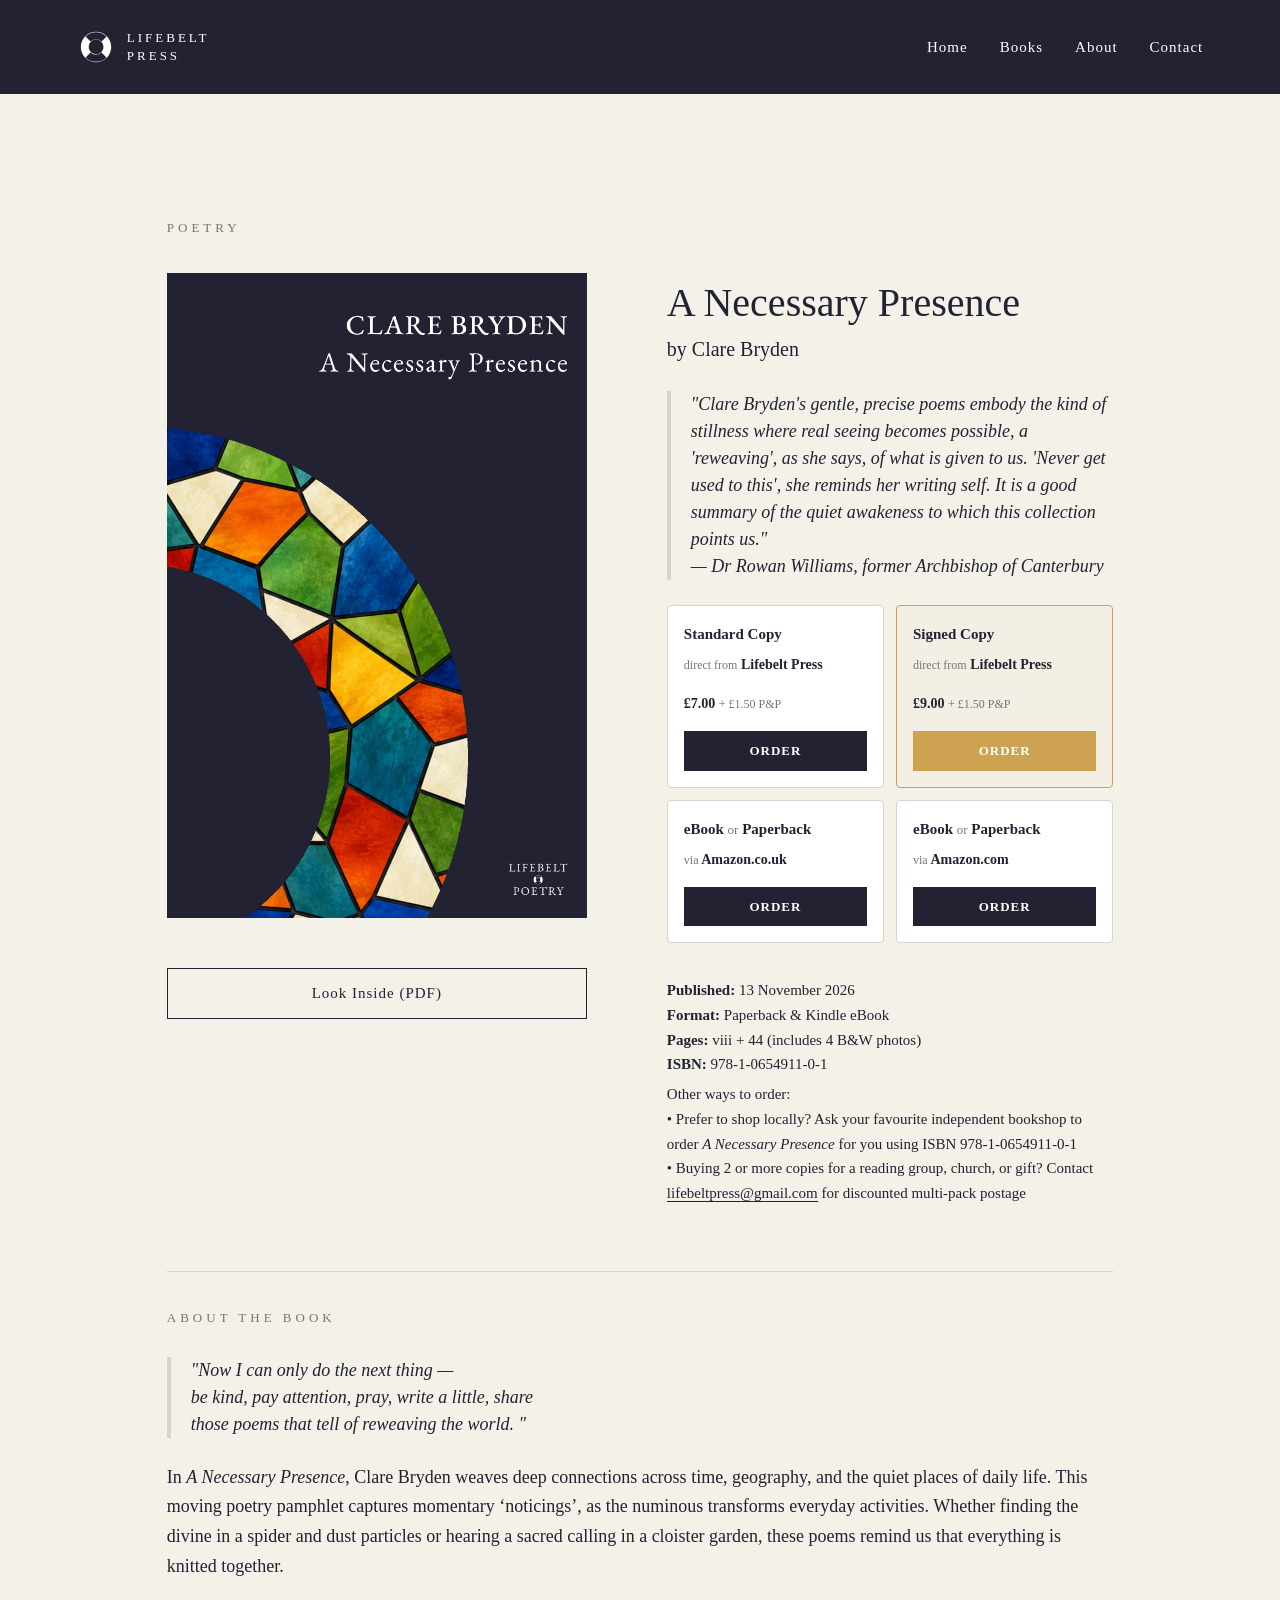
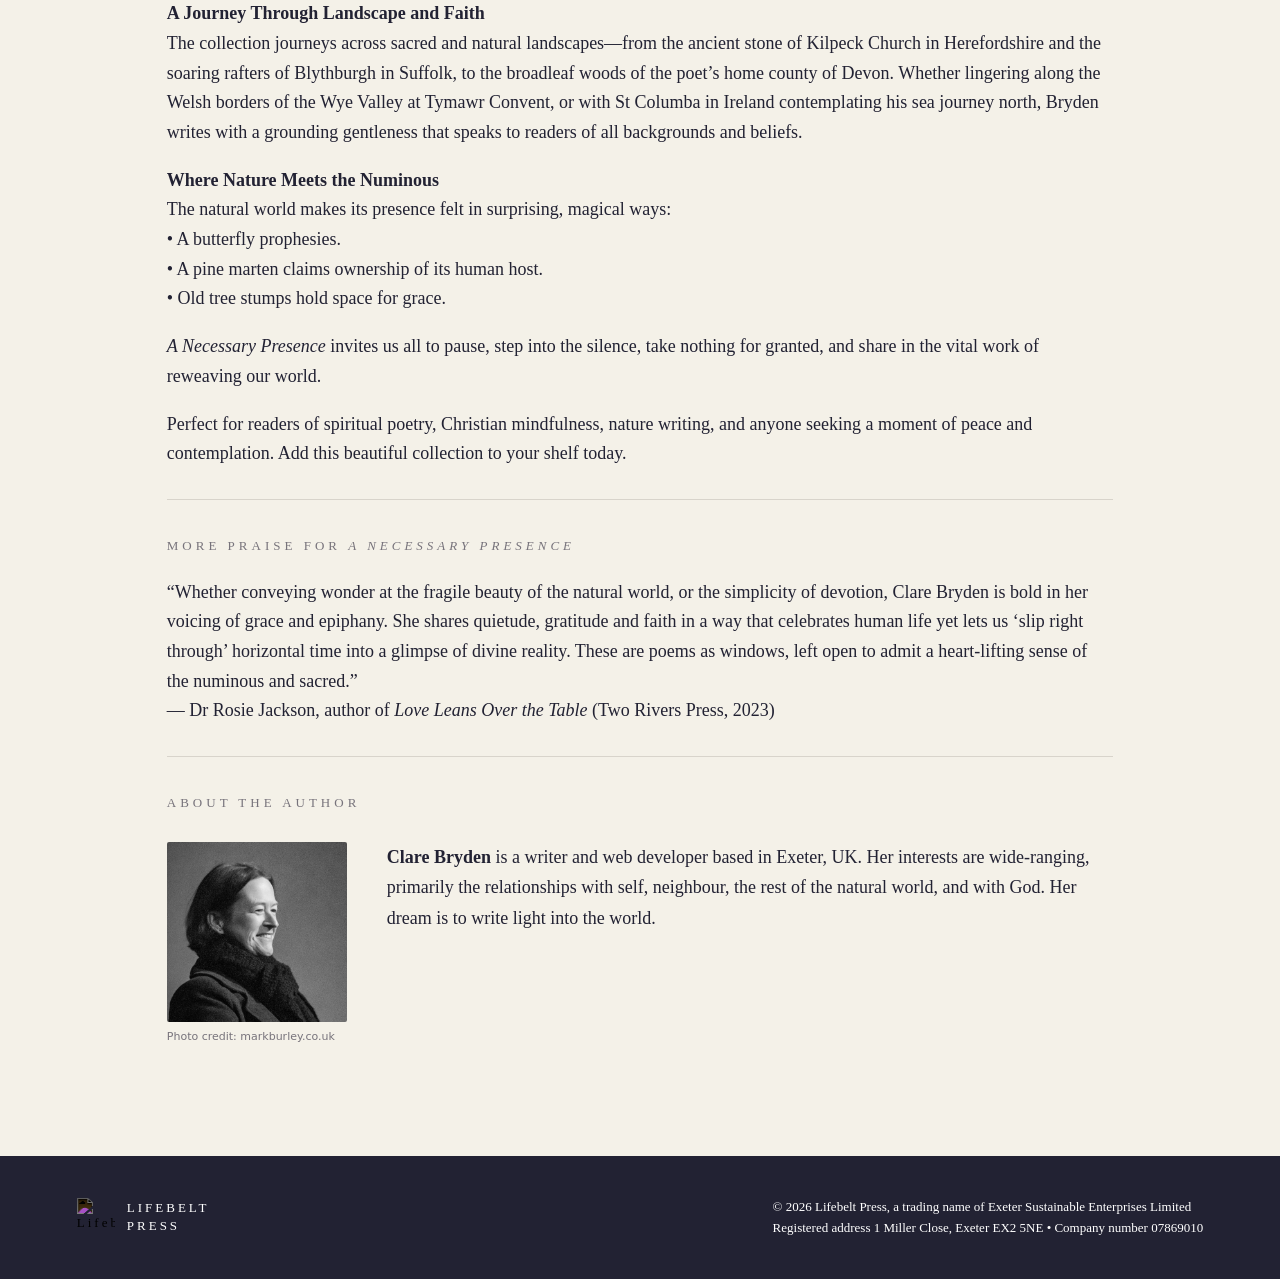
==== commit 7671900c: "Add files via upload" ====
--- a/a-necessary-presence.html
+++ b/a-necessary-presence.html
@@ -9,7 +9,7 @@
     <meta name="description"
           content="A reflective poetry collection weaving faith, landscape and the natural world found in sacred places across the UK">
 
-    <link rel="icon" type="image/svg+xml" href="lifebelt_glyph.svg">
+    <link rel="icon" type="image/svg+xml" href="https://lifebeltpress.co.uk/lifebelt_glyph.svg">
 
     <!-- Open Graph -->
     <meta property="og:type" content="website">
@@ -178,7 +178,7 @@
 <footer>
     
     <div class="logo">
-        <img class="lifebelt" src="lifebelt_glyph.svg" alt="Lifebelt Press">
+        <img class="lifebelt" src="https://lifebeltpress.co.uk/lifebelt_glyph.svg" alt="Lifebelt Press">
         <span>LIFEBELT<br>PRESS</span>
     </div>
     
--- a/style.css
+++ b/style.css
@@ -145,6 +145,24 @@
     font-weight: normal;
     line-height: 1.15;
     margin-top: 0;
+}
+
+
+/* About */
+
+.about {
+    border-top: 1px solid var(--line);
+}
+
+.about p {
+    max-width: 650px;
+}
+
+
+/* Contact */
+
+.contact {
+    border-top: 1px solid var(--line);
 }
 
 
@@ -221,21 +239,52 @@
 	margin-top: 0;
 }
 
-/* About */
-
-.about {
-    border-top: 1px solid var(--line);
-}
-
-.about p {
-    max-width: 650px;
-}
-
-
-/* Contact */
-
-.contact {
-    border-top: 1px solid var(--line);
+
+/* Service */
+
+main.service {
+  padding-bottom: 110px;
+}
+
+.section.service-intro {
+  padding: 110px 6vw 30px;
+}
+
+.section.service {
+  border-top: 1px solid var(--line);
+  margin: 30px 6vw;
+  padding: 0 0 30px;
+}
+
+.service h3 {
+  font-size: clamp(20px, 3vw, 32px);
+  font-weight: normal;
+}
+
+.service table {
+  width: 100%;
+  border-collapse: collapse;
+}
+
+.service th, .service td {
+  border: 2px solid var(--cream);
+  font-size: 90%;
+  padding: 16px 12px;
+  text-align: left;
+  vertical-align: top;
+}
+
+.service tbody tr:nth-child(odd) {
+  background-color: #fff;
+}
+
+.service .buttons {
+	margin-top: 60px;
+}
+
+.updated {
+  font-style: italic;
+  padding: 60px 0 0;
 }
 
 
@@ -261,8 +310,7 @@
 
 
 /* ==========================================================================
-   Book Detail Additions 
-   ========================================================================== */
+   Book Detail Additions    ========================================================================== */
 
 .book-media {
     display: flex;
@@ -370,7 +418,7 @@
 
 /* Flat Button Styling */
 .checkout-btn-flat {
-    display: block;
+ /   display: block;
     text-align: center;
     background: var(--navy);
     border: 1px solid var(--navy);
@@ -442,8 +490,7 @@
 
 
 /* ==========================================================================
-   Mobile Responsiveness for Small Screens
-   ========================================================================== */
+   Mobile Responsiveness for Small Screens   ========================================================================== */
 
 
 @media (max-width: 800px) {
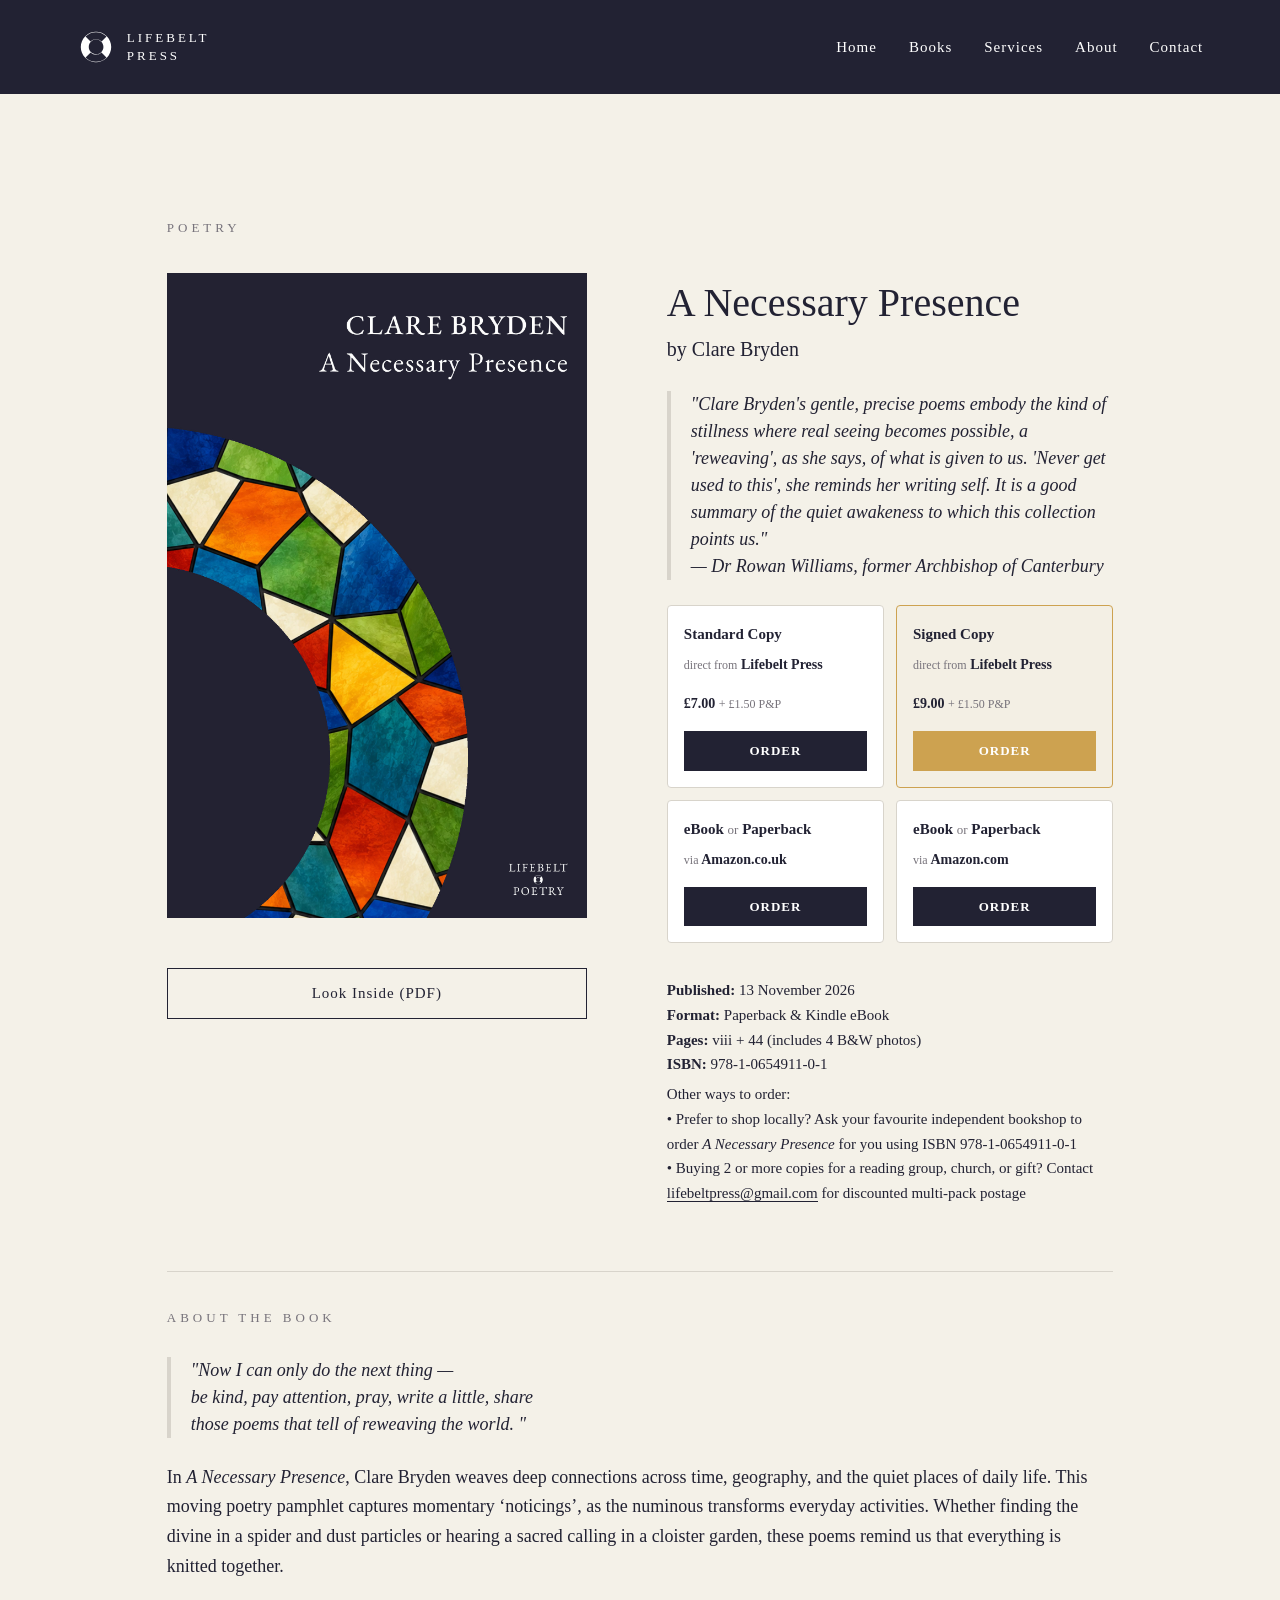
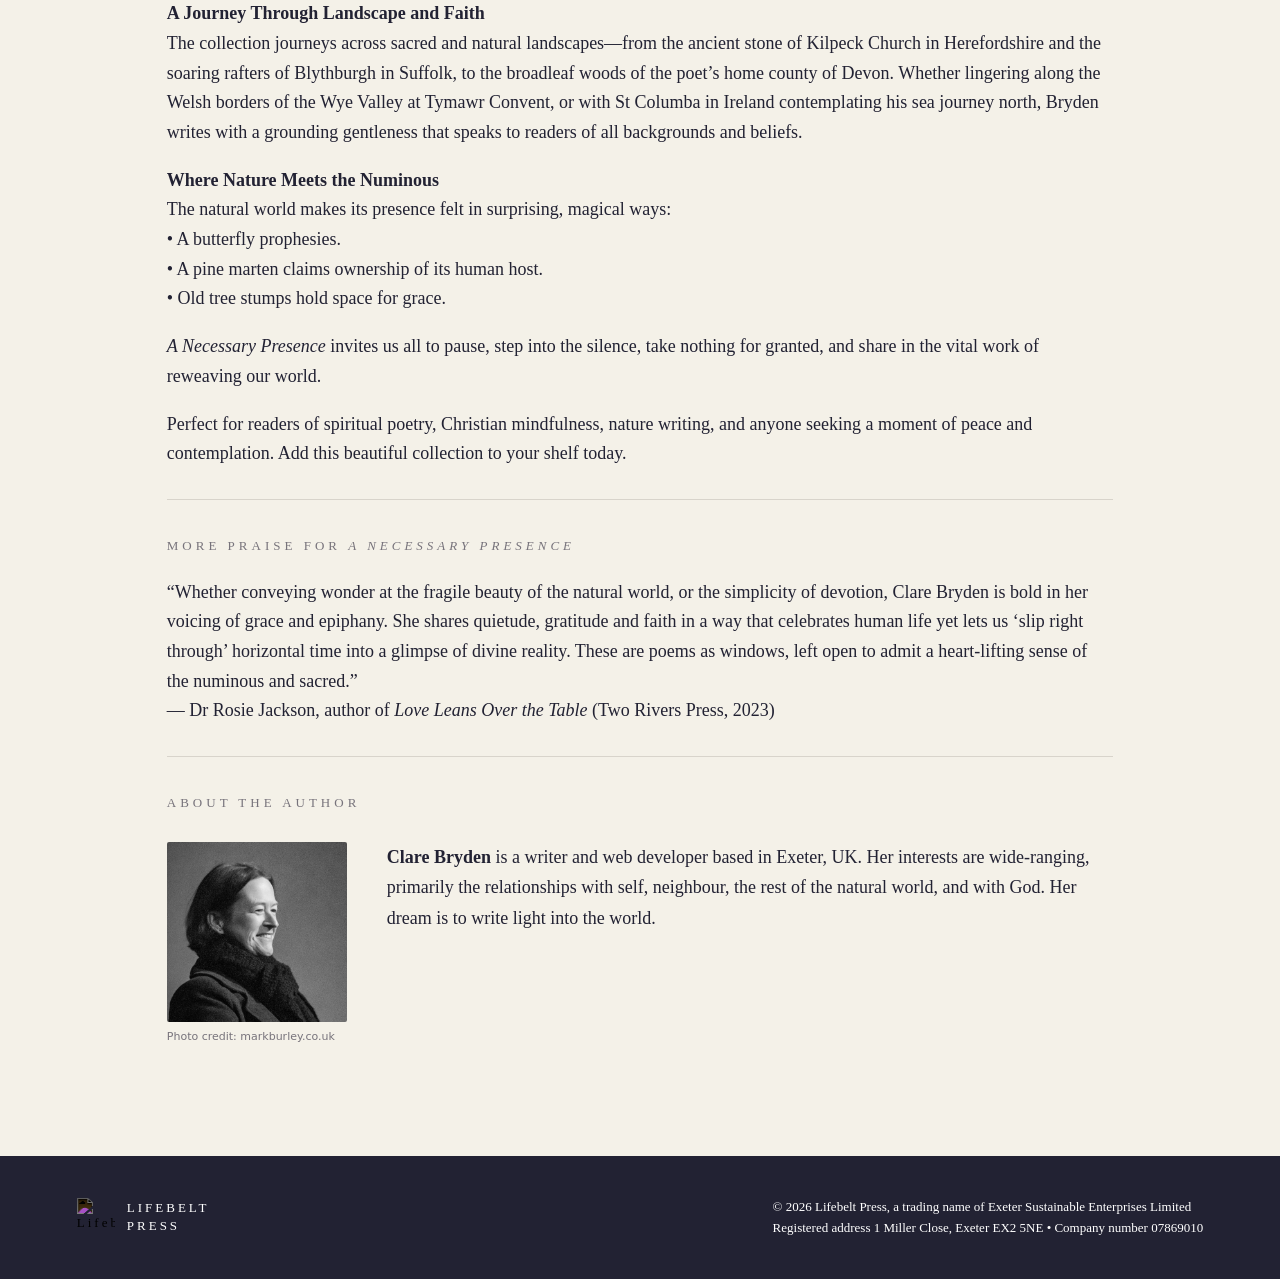
==== commit 90c2646d: "Add files via upload" ====
--- a/a-necessary-presence.html
+++ b/a-necessary-presence.html
@@ -40,6 +40,7 @@
     <nav>
         <a href="https://lifebeltpress.co.uk/">Home</a>
         <a href="https://lifebeltpress.co.uk/#books">Books</a>
+        <a href="https://lifebeltpress.co.uk/services.html">Services</a>
         <a href="https://lifebeltpress.co.uk/#about">About</a>
         <a href="https://lifebeltpress.co.uk/#contact">Contact</a>
     </nav>
--- a/style.css
+++ b/style.css
@@ -247,13 +247,12 @@
 }
 
 .section.service-intro {
-  padding: 110px 6vw 30px;
+  padding: 110px 6vw 60px;
 }
 
 .section.service {
   border-top: 1px solid var(--line);
-  margin: 30px 6vw;
-  padding: 0 0 30px;
+  padding: 30px 6vw 60px;
 }
 
 .service h3 {
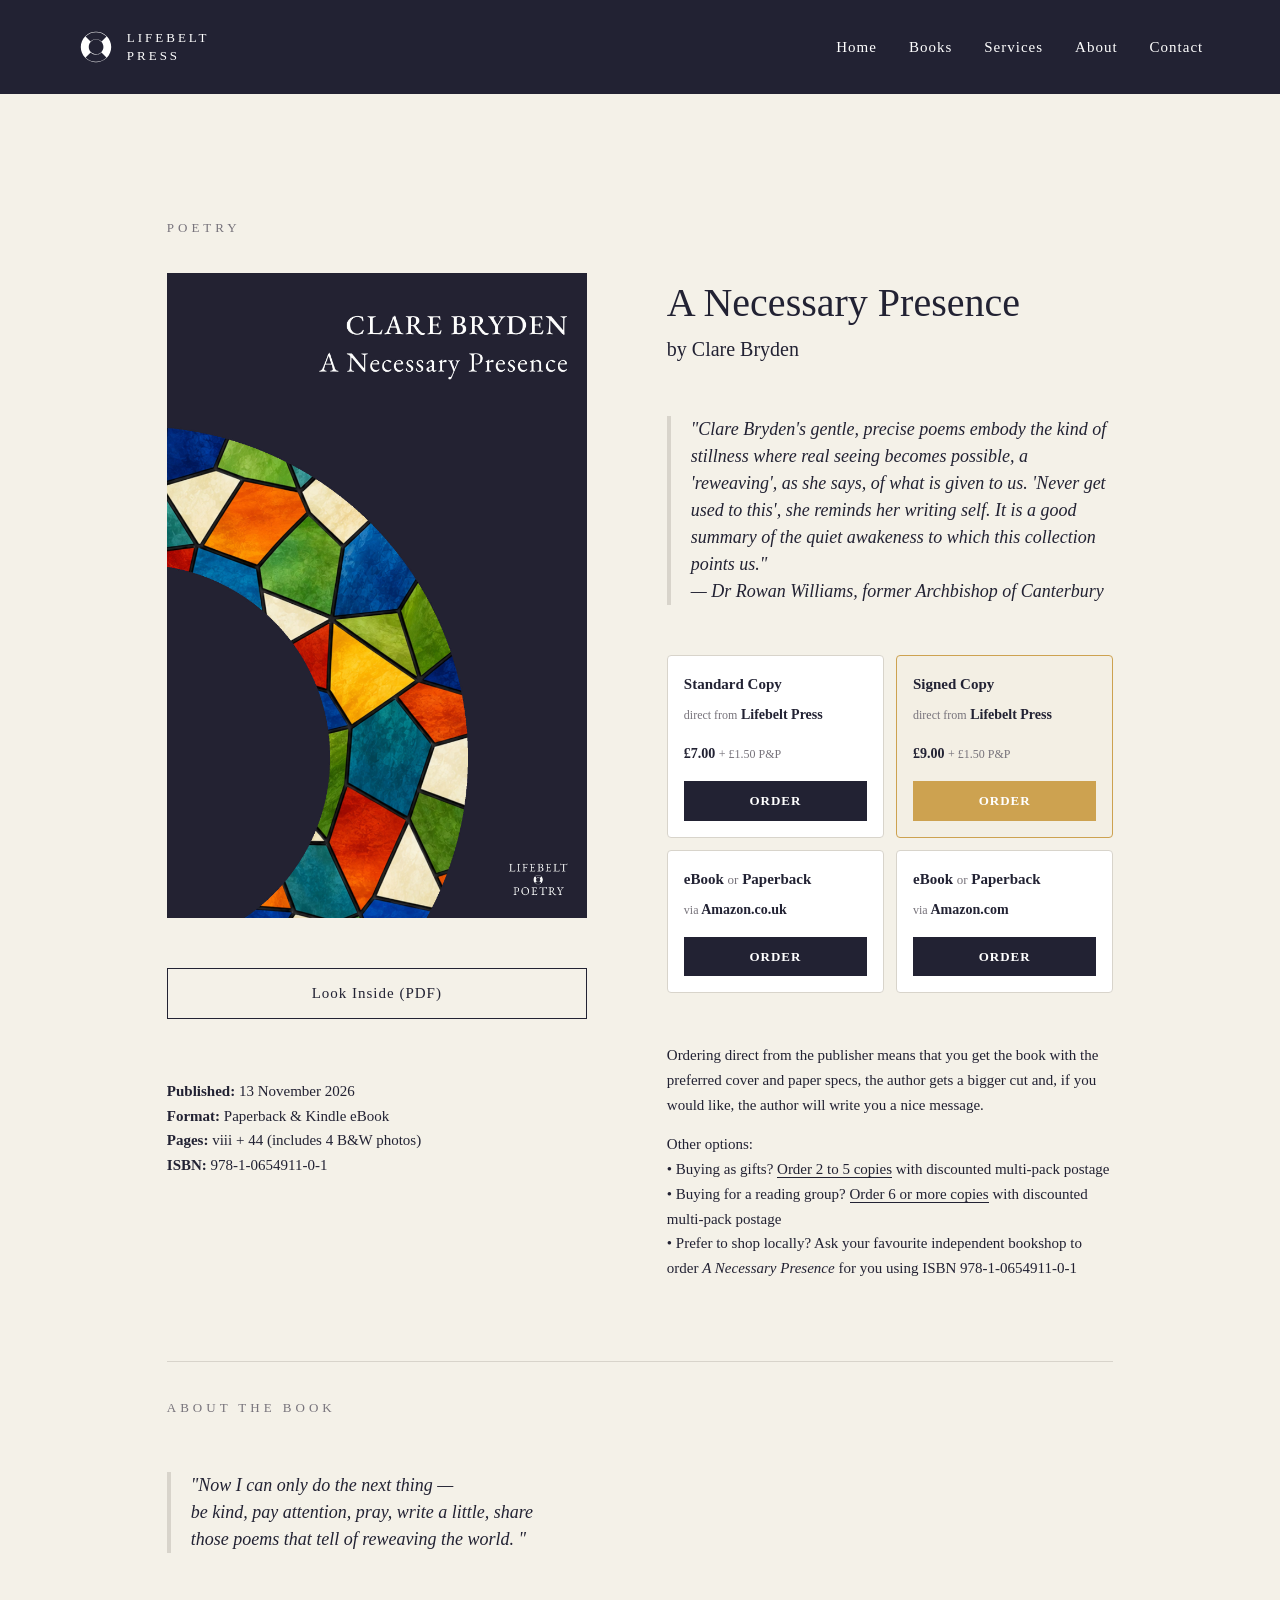
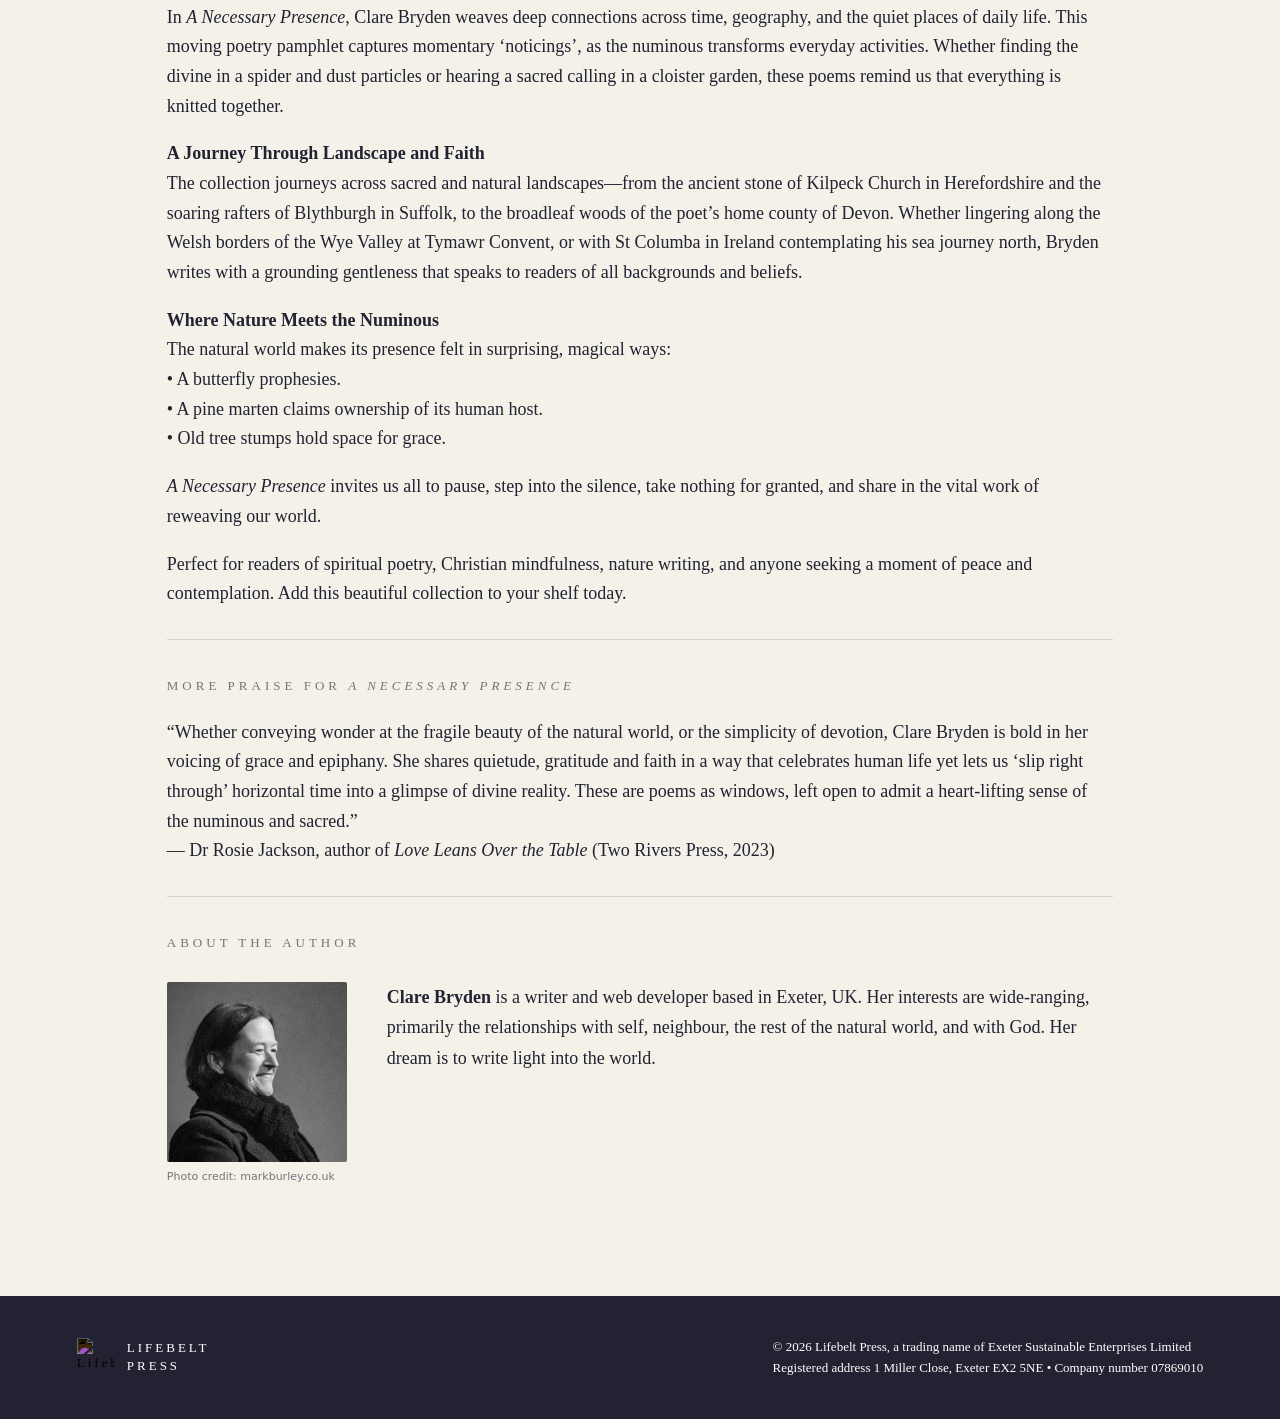
==== commit 06322ea3: "Add files via upload" ====
--- a/a-necessary-presence.html
+++ b/a-necessary-presence.html
@@ -64,6 +64,14 @@
 				<div class="book-preview">
 					<a href="downloads/a-necessary-presence-look-inside.pdf" class="button outline" target="_blank">Look Inside (PDF)</a>
 				</div>
+
+				<!-- Compact Metadata -->
+				<div class="book-meta-inline">
+					<div><strong>Published:</strong> 13 November 2026</div>
+					<div><strong>Format:</strong> Paperback & Kindle eBook</div>
+					<div><strong>Pages:</strong> viii + 44 (includes 4 B&W photos)</div>
+					<div><strong>ISBN:</strong> 978-1-0654911-0-1</div>
+				</div>
 			</div>
 
 			<!-- Right Column: Streamlined Context & Direct Purchase Options -->
@@ -110,14 +118,12 @@
 
 				<!-- Compact Metadata -->
 				<div class="book-meta-inline">
-					<div><strong>Published:</strong> 13 November 2026</div>
-					<div><strong>Format:</strong> Paperback & Kindle eBook</div>
-					<div><strong>Pages:</strong> viii + 44 (includes 4 B&W photos)</div>
-					<div><strong>ISBN:</strong> 978-1-0654911-0-1</div>
-					<div style="margin-top:5px;">Other ways to order:<br />
-					• Prefer to shop locally? Ask your favourite independent bookshop to order <em>A Necessary Presence</em> for you using ISBN 978-1-0654911-0-1<br />
-					• Buying 2 or more copies for a reading group, church, or gift? Contact <a class="text-link" id="contact-email" href="#">lifebeltpress@gmail.com</a> for discounted multi-pack postage
-					</div>
+					<p>Ordering direct from the publisher means that you get the book with the preferred cover and paper specs, the author gets a bigger cut and, if you would like, the author will write you a nice message.</p>
+					<p>Other options:<br />
+					• Buying as gifts? <a class="text-link" href="https://buy.stripe.com/6oUeV6gec7W0djF4VF2Fa01">Order 2 to 5 copies</a> with discounted multi-pack postage<br />
+					• Buying for a reading group? <a class="text-link" href="https://buy.stripe.com/28E14g4vu2BGenJ73N2Fa02">Order 6 or more copies</a> with discounted multi-pack postage<br />
+					• Prefer to shop locally? Ask your favourite independent bookshop to order <em>A Necessary Presence</em> for you using ISBN 978-1-0654911-0-1
+					</p>
 				</div>
        
 				<script>
--- a/style.css
+++ b/style.css
@@ -75,6 +75,12 @@
     text-decoration: underline;
 }
 
+main h1 {
+    font-size: clamp(32px, 4vw, 52px);
+    font-weight: normal;
+    line-height: 1.25;
+}
+
 
 /* Hero */
 
@@ -101,13 +107,16 @@
 .hero h1 {
     font-size: clamp(42px, 6vw, 76px);
     font-weight: normal;
-    line-height: 1.08;
-
+    line-height: 1.15;
     margin: 20px 0 30px;
 }
 
 .hero p {
     max-width: 560px;
+}
+
+.buttons {
+  line-height: 34px;
 }
 
 .button {
@@ -119,6 +128,7 @@
     text-decoration: none;
     font-size: 15px;
     letter-spacing: 1px;
+	white-space: nowrap;
 }
 
 .button:hover {
@@ -141,9 +151,9 @@
 }
 
 .section h2 {
-    font-size: clamp(32px, 4vw, 52px);
+	font-size: clamp(20px, 3vw, 32px);
     font-weight: normal;
-    line-height: 1.15;
+    line-height: 1.25;
     margin-top: 0;
 }
 
@@ -192,7 +202,8 @@
     line-height: 1.25;
 }
 
-.book-details h1 {
+.book-details h1,
+.book-details h2 {
     font-size: clamp(24px, 4vw, 40px);
 	font-weight:normal;
     line-height: 1.25;
@@ -255,11 +266,6 @@
   padding: 30px 6vw 60px;
 }
 
-.service h3 {
-  font-size: clamp(20px, 3vw, 32px);
-  font-weight: normal;
-}
-
 .service table {
   width: 100%;
   border-collapse: collapse;
@@ -340,7 +346,7 @@
     font-style: italic;
     border-left: 4px solid var(--line);
     padding-left: 20px;
-    margin: 25px 0;
+    margin: 50px 0;
     color: var(--navy);
     line-height: 1.5;
 }
@@ -428,7 +434,7 @@
     font-weight: bold;
     letter-spacing: 1px;
     text-transform: uppercase;
-    transition: background 0.2s ease;
+	white-space: nowrap;
 }
 
 .checkout-btn-flat:hover {
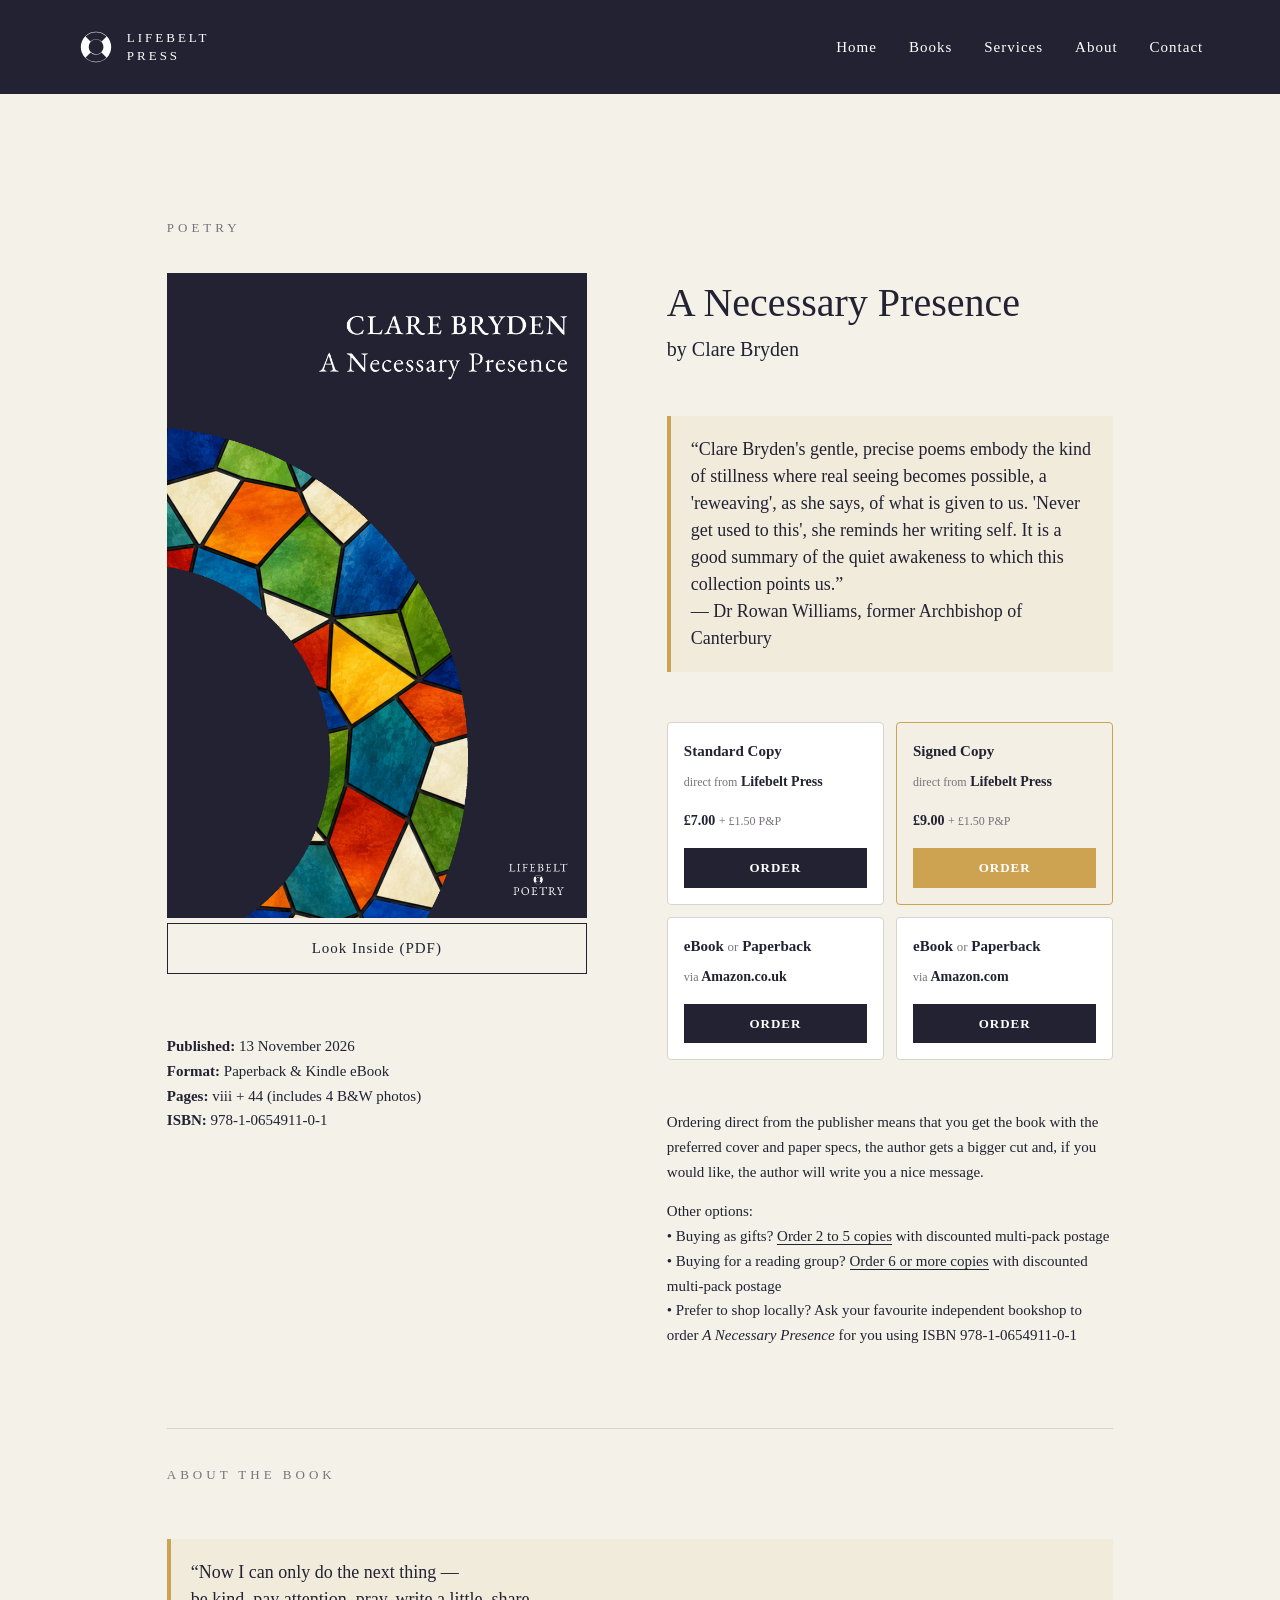
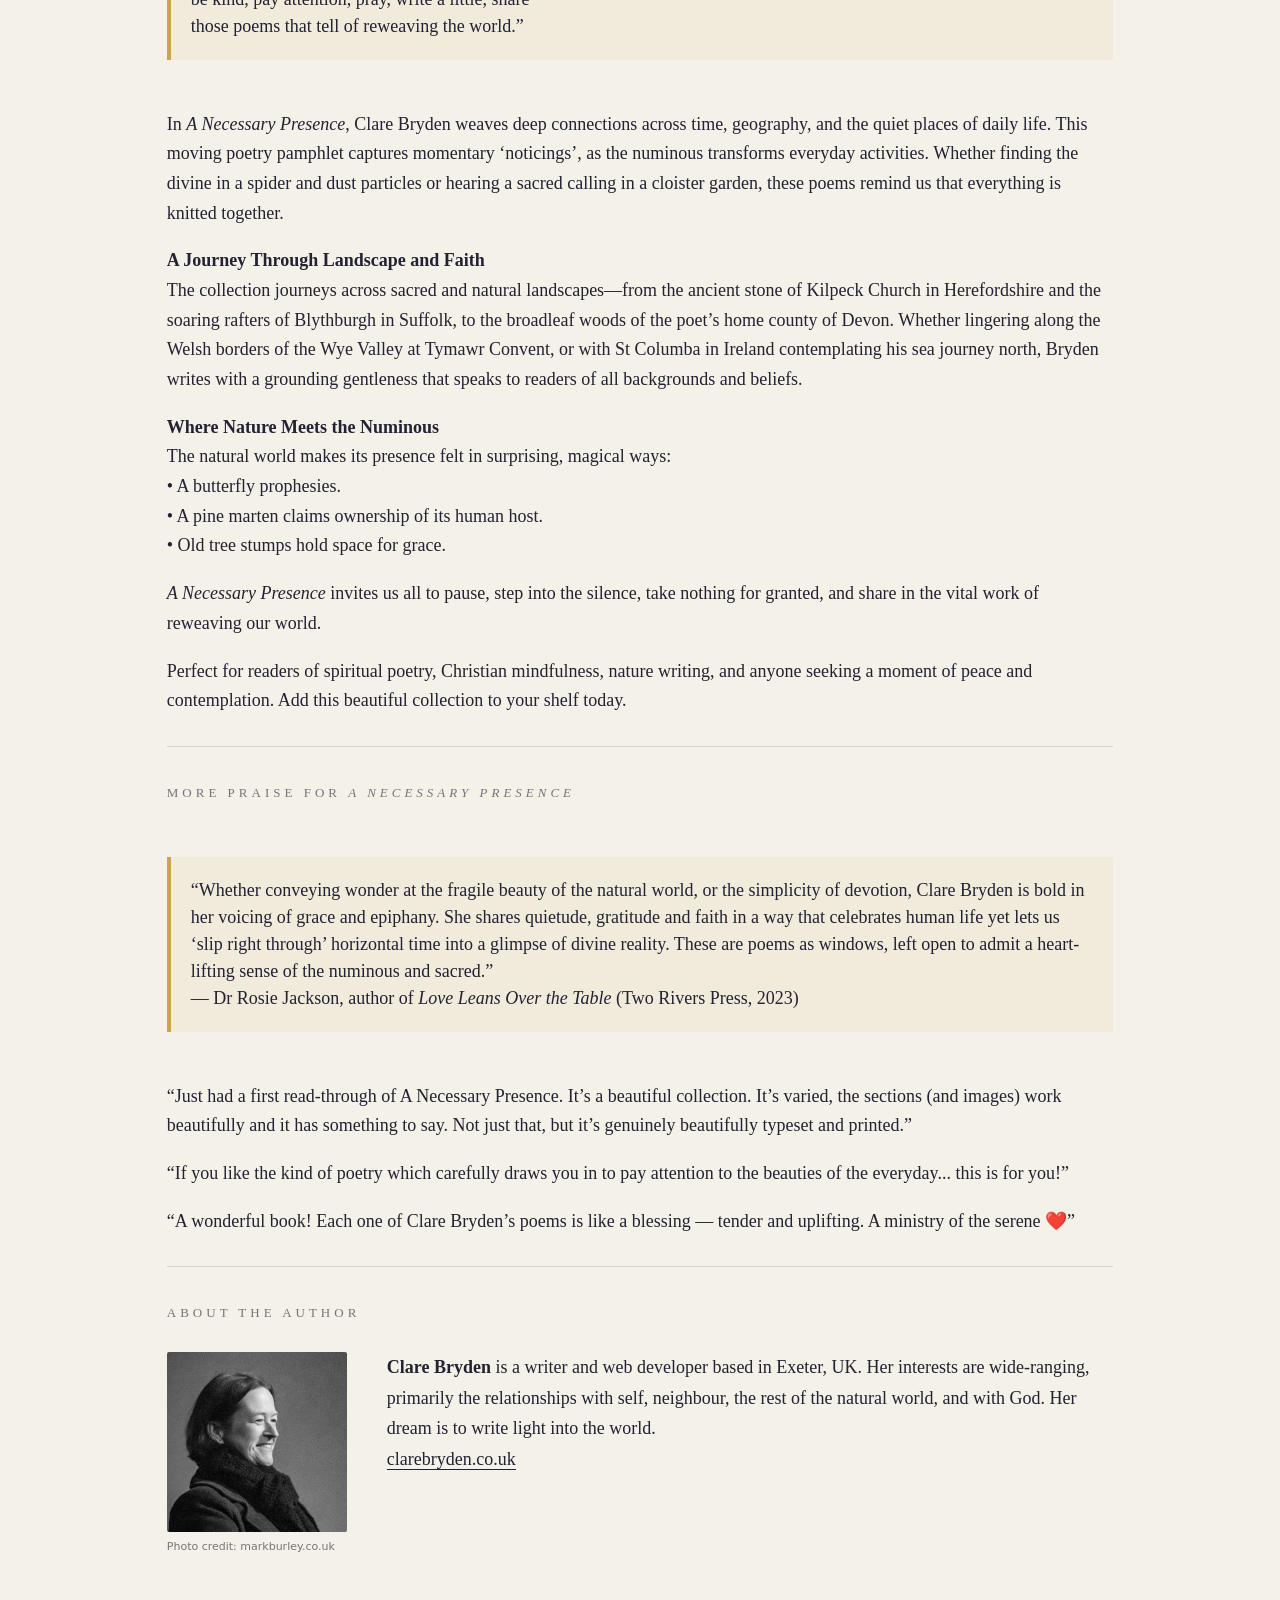
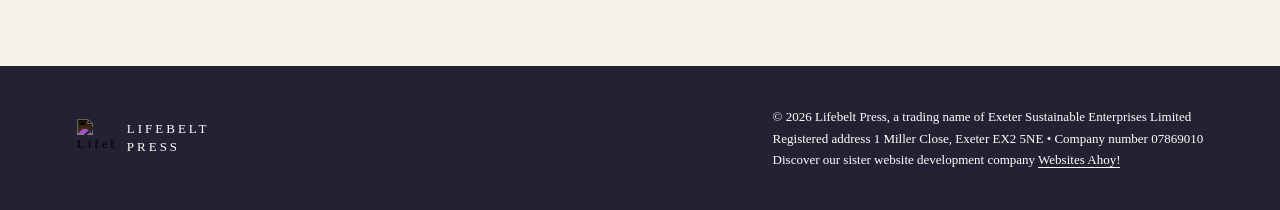
==== commit d9af4b95: "Add files via upload" ====
--- a/a-necessary-presence.html
+++ b/a-necessary-presence.html
@@ -82,7 +82,7 @@
 
 				<!-- Short Book Blurb Section -->
 				<div class="short-blurb">
-					<p class="lead-quote">"Clare Bryden's gentle, precise poems embody the kind of stillness where real seeing becomes possible, a 'reweaving', as she says, of what is given to us. 'Never get used to this', she reminds her writing self. It is a good summary of the quiet awakeness to which this collection points us." <br />
+					<p class="lead-quote">“Clare Bryden's gentle, precise poems embody the kind of stillness where real seeing becomes possible, a 'reweaving', as she says, of what is given to us. 'Never get used to this', she reminds her writing self. It is a good summary of the quiet awakeness to which this collection points us.” <br />
 					— Dr Rowan Williams, former Archbishop of Canterbury</p>
 				</div>
 
@@ -144,7 +144,7 @@
 		<!-- Main Book Blurb Section -->
 		<div class="long-blurb-section">
 			<span class="section-label">About the Book</span>
-			<p class="lead-quote">"Now I can only do the next thing &mdash; <br />be kind, pay attention, pray, write a little, share <br />those poems that tell of reweaving the world. "</p>
+			<p class="lead-quote">“Now I can only do the next thing &mdash; <br />be kind, pay attention, pray, write a little, share <br />those poems that tell of reweaving the world.”</p>
 			<p>In <em>A Necessary Presence</em>, Clare Bryden weaves deep connections across time, geography, and the quiet places of daily life. This moving poetry pamphlet captures momentary ‘noticings’, as the numinous transforms everyday activities. Whether finding the divine in a spider and dust particles or hearing a sacred calling in a cloister garden, these poems remind us that everything is knitted together. </p>
 			<p><strong>A Journey Through Landscape and Faith<br></strong>
 			The collection journeys across sacred and natural landscapes—from the ancient stone of Kilpeck Church in Herefordshire and the soaring rafters of Blythburgh in Suffolk, to the broadleaf woods of the poet’s home county of Devon. Whether lingering along the Welsh borders of the Wye Valley at Tymawr Convent, or with St Columba in Ireland contemplating his sea journey north, Bryden writes with a grounding gentleness that speaks to readers of all backgrounds and beliefs. </p>
@@ -160,8 +160,13 @@
 		<!-- Main Book Blurb Section -->
 		<div class="praise-section">
 			<span class="section-label">More praise for <em>A Necessary Presence</em></span>
-			<p>“Whether conveying wonder at the fragile beauty of the natural world, or the simplicity of devotion, Clare Bryden is bold in her voicing of grace and epiphany. She shares quietude, gratitude and faith in a way that celebrates human life yet lets us ‘slip right through’ horizontal time into a glimpse of divine reality. These are poems as windows, left open to admit a heart-lifting sense of the numinous and sacred.”<br />
+			
+			<p class="lead-quote">“Whether conveying wonder at the fragile beauty of the natural world, or the simplicity of devotion, Clare Bryden is bold in her voicing of grace and epiphany. She shares quietude, gratitude and faith in a way that celebrates human life yet lets us ‘slip right through’ horizontal time into a glimpse of divine reality. These are poems as windows, left open to admit a heart-lifting sense of the numinous and sacred.”<br />
 			— Dr Rosie Jackson, author of <em>Love Leans Over the Table</em> (Two Rivers Press, 2023)</p>
+			
+			<p>“Just had a first read-through of A Necessary Presence. It’s a beautiful collection. It’s varied, the sections (and images) work beautifully and it has something to say. Not just that, but it’s genuinely beautifully typeset and printed.”</p>
+			<p>“If you like the kind of poetry which carefully draws you in to pay attention to the beauties of the everyday... this is for you!”</p>
+			<p>“A wonderful book! Each one of Clare Bryden’s poems is like a blessing — tender and uplifting. A ministry of the serene ❤️”</p>
 		</div>
 
 		<!-- Author Profile Section with biog and photo -->
@@ -173,7 +178,8 @@
 					<span class="photo-credit">Photo credit: markburley.co.uk</span>
 				</div>
 				<div class="author-bio-text">
-					<p><strong>Clare Bryden</strong> is a writer and web developer based in Exeter, UK. Her interests are wide-ranging, primarily the relationships with self, neighbour, the rest of the natural world, and with God. Her dream is to write light into the world.</p>
+					<p><strong>Clare Bryden</strong> is a writer and web developer based in Exeter, UK. Her interests are wide-ranging, primarily the relationships with self, neighbour, the rest of the natural world, and with God. Her dream is to write light into the world.<br />
+					<a class="text-link" href="https://clarebryden.co.uk/" target="_blank">clarebryden.co.uk</a></p>
 				</div>
 			</div>
 		</div>
@@ -190,7 +196,8 @@
     </div>
     
     <p>© 2026 Lifebelt Press, a trading name of Exeter Sustainable Enterprises Limited<br />
-        Registered address 1 Miller Close, Exeter EX2 5NE • Company number 07869010</p>
+        Registered address 1 Miller Close, Exeter EX2 5NE • Company number 07869010<br />
+		Discover our sister website development company <a href="https://websitesahoy.co.uk/" target="_blank">Websites Ahoy!</a></p>
     
 </footer>
 
--- a/style.css
+++ b/style.css
@@ -180,18 +180,21 @@
 
 .book {
     display: grid;
-    grid-template-columns: minmax(260px, 420px) 1fr;
+    grid-template-columns: minmax(0, 420px) minmax(0, 1fr);
     gap: 80px;
-    align-items: top;
+    align-items: start;
 }
 
 .book-cover {
+    width: 100%;
+    max-width: 420px;
     aspect-ratio: 0.7;
 }
 
 .book-cover img {
     display: block;
     width: 100%;
+    max-width: 100%;
     height: auto;
 }
 
@@ -200,6 +203,10 @@
     text-align: center;
     font-size: 25px;
     line-height: 1.25;
+}
+
+.book-details {
+    min-width: 0;
 }
 
 .book-details h1,
@@ -284,7 +291,6 @@
 }
 
 .service .buttons {
-	margin-top: 60px;
 }
 
 .updated {
@@ -313,9 +319,19 @@
     margin: 0;
 }
 
+footer a {
+    color: white;
+	border-bottom: 1px solid white;
+	text-decoration: none;
+}
+footer a:hover {
+	border-bottom: 2px solid white;
+}
+
 
 /* ==========================================================================
-   Book Detail Additions    ========================================================================== */
+   Book Detail Additions    
+   ========================================================================== */
 
 .book-media {
     display: flex;
@@ -343,9 +359,9 @@
 
 /* Quote & Descriptive Blocks */
 .lead-quote {
-    font-style: italic;
-    border-left: 4px solid var(--line);
-    padding-left: 20px;
+	background-color: rgba(205, 162, 80, 0.08);
+    border-left: 4px solid var(--gold);
+    padding: 20px;
     margin: 50px 0;
     color: var(--navy);
     line-height: 1.5;
@@ -365,8 +381,6 @@
 /* Compact Metadata */
 .book-meta-inline {
     font-size: 15px;
-/    border-top: 1px solid var(--line);
-/    border-bottom: 1px solid var(--line);
     padding: 15px 0;
     margin: 20px 0;
 }
@@ -505,28 +519,9 @@
     }
 
     nav {
-        gap: 15px;
+        gap: 5px;
         flex-direction: column;
         align-items: flex-end;
-    }
-
-    .hero {
-        min-height: 65vh;
-        padding: 15vw 8vw;
-    }
-
-    .section {
-        padding: 75px 8vw;
-    }
-
-    .book {
-        grid-template-columns: 1fr;
-        gap: 45px;
-    }
-
-    .book-cover,
-    .book-preview {
-        max-width: 360px;
     }
 
     footer {
@@ -534,6 +529,135 @@
         align-items: flex-start;
         gap: 20px;
     }
+
+/* index, books */
+
+    .hero {
+        min-height: 55vh;
+        padding: 5vw 8vw 15vw;
+    }
+
+    .section {
+        padding: 75px 8vw;
+    }
+
+    .book {
+        grid-template-columns: minmax(0, 1fr);
+        gap: 45px;
+    }
+
+    .book-cover,
+    .book-preview {
+        width: 100%;
+        max-width: 360px;
+    }
+
+/* services */
+
+@media (max-width: 800px) {
+    /* ... keep your existing header, hero, section, book, and footer rules ... */
+
+    .section.service-intro {
+        padding: 75px 8vw 40px;
+    }
+
+    .section.service {
+        padding: 30px 8vw 50px;
+    }
+
+    /* Base stacked layout for ALL three service tables */
+    .service table,
+    .service tbody,
+    .service tr,
+    .service td {
+        display: block;
+        width: 100%;
+    }
+
+    .service tr {
+        margin-bottom: 16px;
+        border: 1px solid var(--line);
+        background-color: #fff;
+    }
+
+    .service tbody tr:nth-child(odd) {
+        background-color: #fff;
+    }
+
+    .service td {
+        border: none;
+        border-bottom: 1px solid var(--cream);
+        padding: 12px 16px;
+    }
+
+    .service td:last-child {
+        border-bottom: none;
+    }
+
+    /* =========================================================
+       TABLE 1: Packages (#packages)
+       ========================================================= */
+    #packages tr:first-child {
+        display: none;
+    }
+
+    /* Package header & fee styling for the 3 main packages (rows 2, 3, 4) */
+    #packages tr:nth-child(2) td:first-child,
+    #packages tr:nth-child(3) td:first-child,
+    #packages tr:nth-child(4) td:first-child {
+        background-color: var(--navy);
+        color: #fff;
+    }
+
+    #packages tr:nth-child(2) td:last-child,
+    #packages tr:nth-child(3) td:last-child,
+    #packages tr:nth-child(4) td:last-child {
+        font-weight: bold;
+        background-color: rgba(205, 162, 80, 0.12);
+    }
+
+    #packages tr:nth-child(2) td:last-child::before,
+    #packages tr:nth-child(3) td:last-child::before,
+    #packages tr:nth-child(4) td:last-child::before {
+        content: "Fee (+ print & hard costs)";
+        display: block;
+        font-size: 12px;
+        font-weight: normal;
+        text-transform: uppercase;
+        letter-spacing: 1px;
+        color: var(--muted);
+        margin-bottom: 4px;
+    }
+
+    /* Optional Extras row (row 5) */
+    #packages tr:nth-child(5) {
+        background-color: rgba(205, 162, 80, 0.08);
+        border-color: var(--gold);
+    }
+
+    /* =========================================================
+       TABLE 2: Indicative Hard Costs (#hard-costs)
+       ========================================================= */
+
+    /* Removes gaps between print cost rows, and highlights title row */
+	#hard-costs tr:nth-of-type(2),
+	#hard-costs tr:nth-of-type(3) {
+        margin-bottom:0;
+        border-bottom:none;
+    }
+	#hard-costs tr:nth-of-type(2) td {
+        font-weight: bold;
+    }
+    /* Highlights "48 pages" and "80 pages" cells when paired with prices */
+    #hard-costs td:first-child:not(:only-child) {
+        background-color: rgba(205, 162, 80, 0.12);
+   }
+
+    /* =========================================================
+       TABLE 3: How It Works & Payment Schedule (#process)
+       ========================================================= */
+    /* Uses the base stacked card rules above with no hidden rows or extra labels */
+
 }
 
 @media screen and (min-width: 800px) and (max-width: 960px), 
